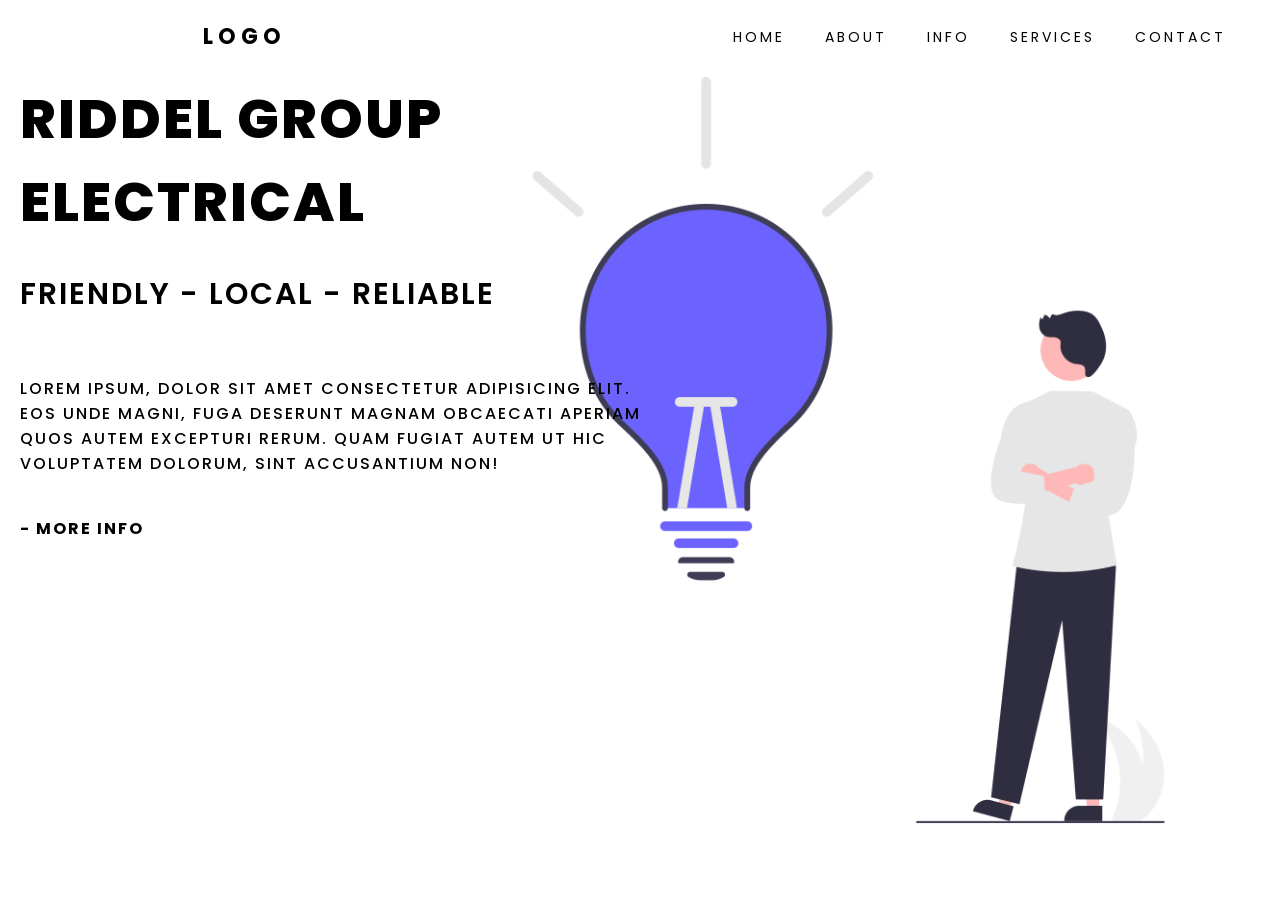
==== index.html @ 3bc73965 "7thVision Project" ====
<!DOCTYPE html>
<html lang="en">
<head>
    <meta charset="UTF-8">
    <meta http-equiv="X-UA-Compatible" content="IE=edge">
    <meta name="viewport" content="width=device-width, initial-scale=1.0">
    <link rel="stylesheet" href="style.css">
    <link rel="stylesheet" href="https://cdnjs.cloudflare.com/ajax/libs/font-awesome/6.0.0-beta3/css/all.min.css">
    <title>Riddel Group Electrical</title>
</head>
<body>
    <section>

      <nav>
        <div class="logo">
          <h4>LOGO</h4>
        </div>
        <ul class="nav-links">
          <li><a href="#">Home</a></li>
          <li><a href="#">About</a></li>
          <li><a href="#">Info</a></li>
          <li><a href="#">Services</a></li>
          <li><a href="#">Contact</a></li>
        </ul>
        <div class="burger">
          <div class="line1"></div>
          <div class="line2"></div>
          <div class="line3"></div>
        </div>
      </nav>

        <div class="content">
            <div class="info">
                <h2>Riddel Group Electrical<span> <br>Friendly - Local - Reliable </span></h2>
                <p>Lorem ipsum, dolor sit amet consectetur adipisicing elit. Eos unde magni, fuga deserunt magnam obcaecati aperiam quos autem excepturi rerum. Quam fugiat autem ut hic voluptatem dolorum, sint accusantium non!</p>
                <a href="#" class="more-info">- More Info</a>
            </div>
        </div>

    </section>
    <script src="app.js"></script>
</body>
</html>
---- style.css ----
@import url('https://fonts.googleapis.com/css2?family=Poppins:wght@600;900&display=swap');

* {
    box-sizing: border-box;
    margin: 0;
    padding: 0;
    font-family: "Poppins", sans-serif;
}

nav {
    display: flex;
    justify-content: space-around;
    align-items: center;
    min-height: 8vh;
}

.logo {
    font-size: 22px;
    letter-spacing: 5px;
}

.nav-links {
    display: flex;
    justify-content: space-around;
    width: 30%;
}

.nav-links a {
    text-decoration: none;
    text-transform: uppercase;
    letter-spacing: 3px;
    font-size: 14px;
    color: #000;
}

.nav-links li {
    list-style-type: none;
    color: #000;
}

.burger {
    display: none;
    cursor: pointer;
}

.burger div {
    width: 20px;
    height: 3px;
    background-color: #000;
    margin: 5px;
    border-radius: 10px;
}

section {
    position: relative;
    width: 100%;
    min-height: 100vh;
    display: flex;
    flex-direction: column;
    justify-content: flex-start;
    background: url(lightbulb.png) no-repeat;
    background-size: contain;
    background-position: right;
}

.content {
    max-width: 650px;
    margin: 0px 20px;
} 

.content, .info, h2 {
    color: #000;
    font-size: 55px;
    text-transform: uppercase;
    font-weight: 800;
    letter-spacing: 2px;
    margin-bottom: 50px;
}

.content, .info, span {
    font-size: 30px;
    font-weight: 600;
}

.content, .info, p {
    font-size: 16px;
    font-weight: 500;
    margin-bottom: 40px;
}

.content, .more-info {
    color: #000;
    text-decoration: none;
    text-transform: uppercase;
    font-weight: 700;
    letter-spacing: 2px;
    padding: 5px 0px;
    border-radius: 5px;
}

.more-info:hover {
    opacity: .5;
}
 
.media-icons a {
    position: relative;
    color: #111;
    font-size: 25px;
}

.media-icons, ul, li {
    padding: 0px 20px;
}

.media-icon, a:hover {
    opacity: .5;
}

@media only screen and (max-width: 768px) {
    h2 {
      font-size: 42px;
    }
    span {
        font-size: 24px;
    }
    p {
        font-size: 12px;
  }
  /* .logo {
      display: none;
  } */
  .nav-links {
      width: 60%;
    }
}

@media only screen and (max-width: 1124px) {
    body {
        overflow-x: hidden;
        /* overflow-y: hidden; */
    }
    .nav-links {
        position: absolute;
        right: 0px;
        height: 92vh;
        top: 8vh;
        display: flex;
        flex-direction: column;
        background-color: #fff;
        color: #000;
        width: 100%;
        align-items: center;
        transform: translateX(100%);
        transition: transform 0.5s ease-in;
  }
    .nav-links li {
      /* opacity: .5; */
    }
    .burger {
        display: block;
    }
}

.nav-active {
    transform: translateX(0%);
}

@keyframes navLinkFade {
    from{
        opacity: 0;
        transform: translateX(50px);
    }
    to {
        opacity: 1;
        transform: translateX(0px);
    }
}
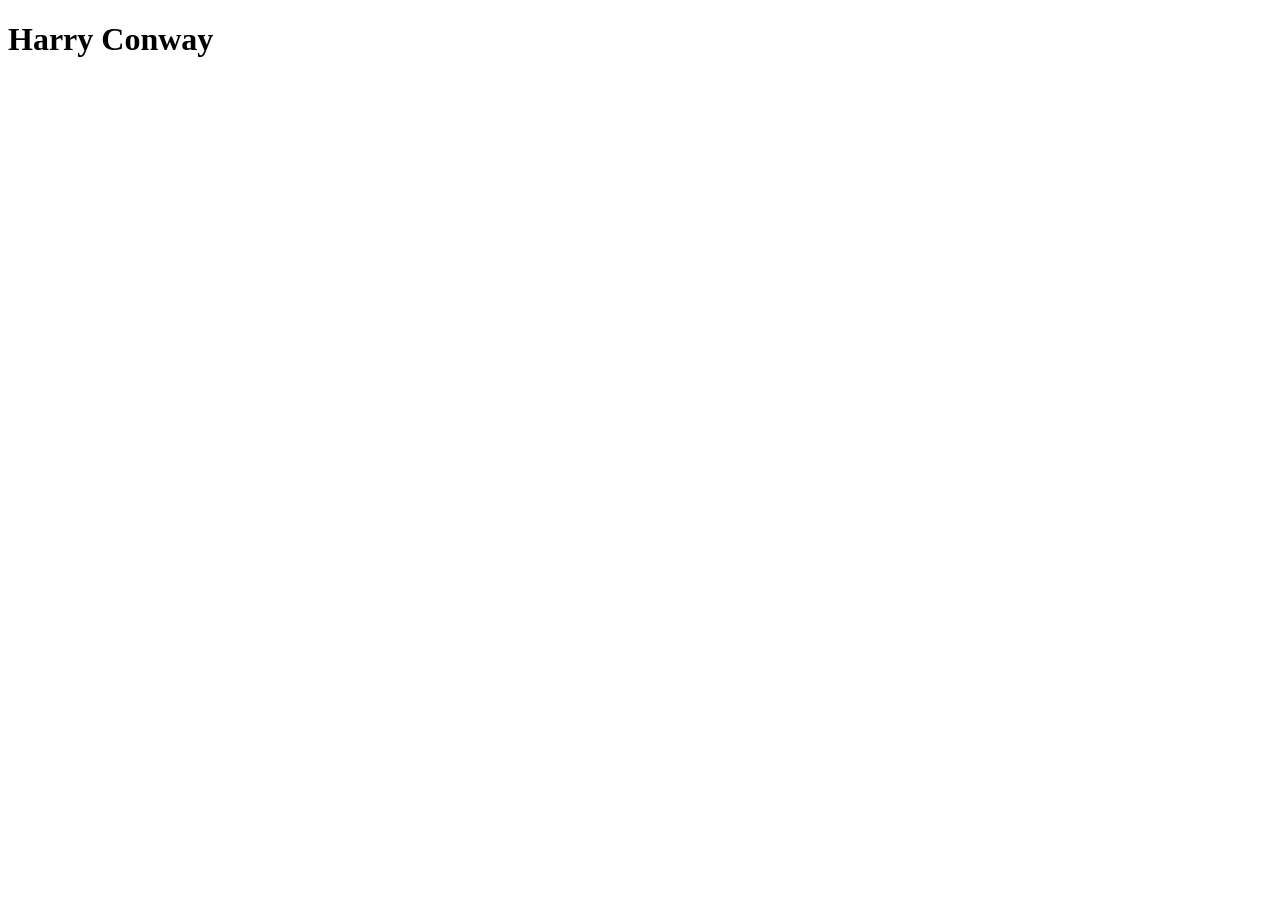
==== commit 44cdd981: "Changed h1 / deleted older content" ====
--- a/index.html
+++ b/index.html
@@ -9,35 +9,7 @@
     <title>Riddel Group Electrical</title>
 </head>
 <body>
-    <section>
-
-      <nav>
-        <div class="logo">
-          <h4>LOGO</h4>
-        </div>
-        <ul class="nav-links">
-          <li><a href="#">Home</a></li>
-          <li><a href="#">About</a></li>
-          <li><a href="#">Info</a></li>
-          <li><a href="#">Services</a></li>
-          <li><a href="#">Contact</a></li>
-        </ul>
-        <div class="burger">
-          <div class="line1"></div>
-          <div class="line2"></div>
-          <div class="line3"></div>
-        </div>
-      </nav>
-
-        <div class="content">
-            <div class="info">
-                <h2>Riddel Group Electrical<span> <br>Friendly - Local - Reliable </span></h2>
-                <p>Lorem ipsum, dolor sit amet consectetur adipisicing elit. Eos unde magni, fuga deserunt magnam obcaecati aperiam quos autem excepturi rerum. Quam fugiat autem ut hic voluptatem dolorum, sint accusantium non!</p>
-                <a href="#" class="more-info">- More Info</a>
-            </div>
-        </div>
-
-    </section>
+<h1>Harry Conway</h1>
     <script src="app.js"></script>
 </body>
 </html>
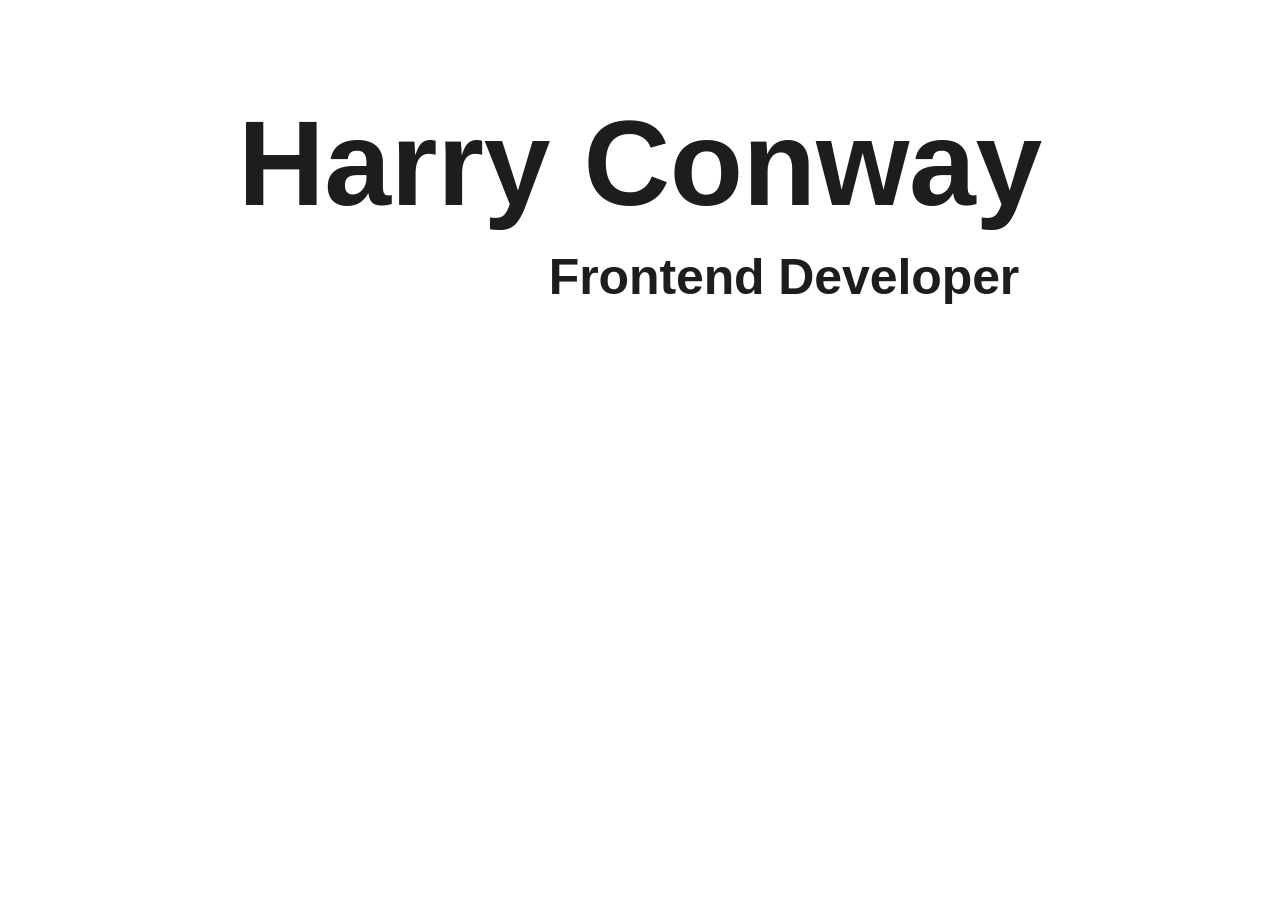
==== commit 5f641508: "Added new container using flexbox" ====
--- a/index.html
+++ b/index.html
@@ -6,10 +6,13 @@
     <meta name="viewport" content="width=device-width, initial-scale=1.0">
     <link rel="stylesheet" href="style.css">
     <link rel="stylesheet" href="https://cdnjs.cloudflare.com/ajax/libs/font-awesome/6.0.0-beta3/css/all.min.css">
-    <title>Riddel Group Electrical</title>
+    <title>Harry Conway</title>
 </head>
 <body>
-<h1>Harry Conway</h1>
+    <section class="container">
+        <h1>Harry Conway</h1>
+            <span>Frontend Developer</span>
+    </section>
     <script src="app.js"></script>
 </body>
 </html>
--- a/style.css
+++ b/style.css
@@ -0,0 +1,25 @@
+.container {
+    display: flex;
+    justify-content: center;
+    align-items: center;
+    position: relative;
+}
+h1 {
+    font-family: Helvetica Neue,Helvetica,Arial,sans-serif;
+    color: #1d1d1f;
+    font-size: 120px;
+    line-height: .9166666667;
+    font-weight: 600;
+    letter-spacing: -0.002em;
+}
+span {
+    font-family: Helvetica Neue,Helvetica,Arial,sans-serif;
+    color: #1d1d1f;
+    font-size: 50px;
+    line-height: .9166666667;
+    font-weight: 600;
+    letter-spacing: -0.002em;
+    position: absolute;
+    top: 80%;
+    right: 20%;
+}
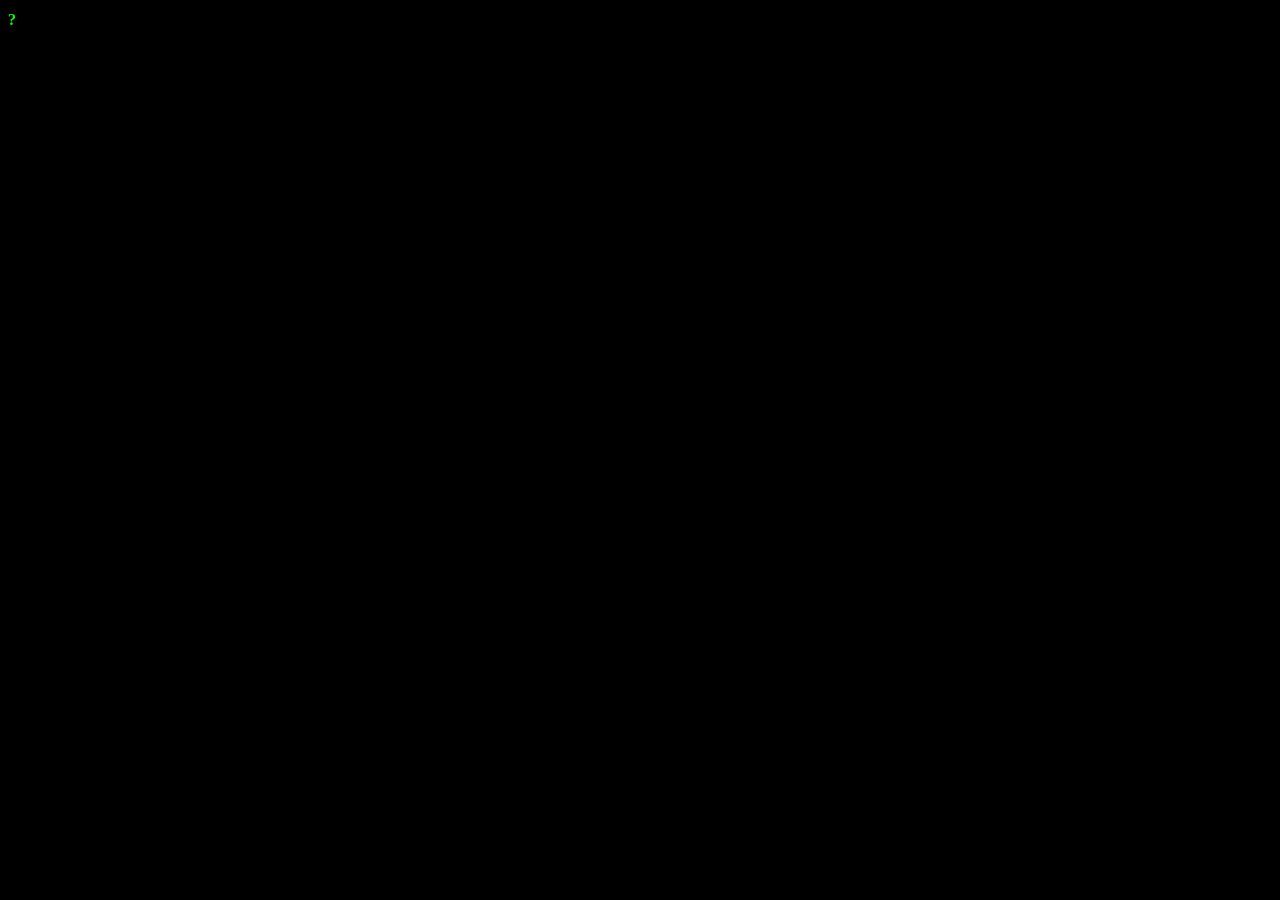
==== commit 361e3f39: "commit to the commit" ====
--- a/index.html
+++ b/index.html
@@ -9,10 +9,6 @@
     <title>Harry Conway</title>
 </head>
 <body>
-    <section class="container">
-        <h1>Harry Conway</h1>
-            <span>Frontend Developer</span>
-    </section>
-    <script src="app.js"></script>
+<h1>?</h1>
 </body>
 </html>
--- a/style.css
+++ b/style.css
@@ -1,25 +1,21 @@
-.container {
-    display: flex;
-    justify-content: center;
-    align-items: center;
-    position: relative;
+body {
+    background-color: #000;
 }
 h1 {
-    font-family: Helvetica Neue,Helvetica,Arial,sans-serif;
-    color: #1d1d1f;
-    font-size: 120px;
-    line-height: .9166666667;
-    font-weight: 600;
-    letter-spacing: -0.002em;
+    font-family: open sans;
+    font-size: 16px;
+    color: rgb(0, 255, 0);
+    animation: 2s linear infinite condemned_blink_effect;
+
 }
-span {
-    font-family: Helvetica Neue,Helvetica,Arial,sans-serif;
-    color: #1d1d1f;
-    font-size: 50px;
-    line-height: .9166666667;
-    font-weight: 600;
-    letter-spacing: -0.002em;
-    position: absolute;
-    top: 80%;
-    right: 20%;
-}+@keyframes condemned_blink_effect {
+    0% {
+      visibility: hidden;
+    }
+    50% {
+      visibility: hidden;
+    }
+    100% {
+      visibility: visible;
+    }
+  }
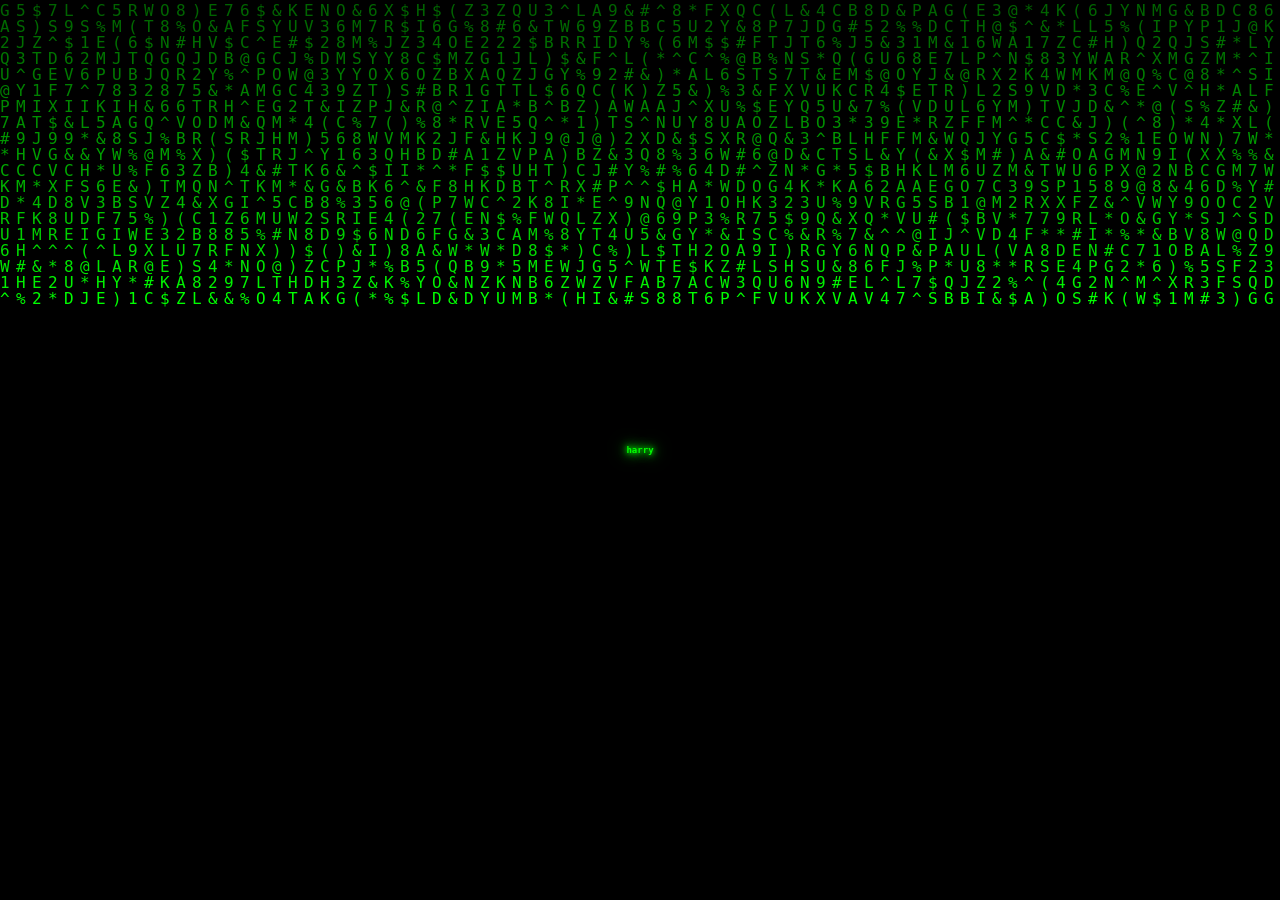
==== commit 03a474f1: "index.html" ====
--- a/index.html
+++ b/index.html
@@ -1,14 +1,105 @@
 <!DOCTYPE html>
 <html lang="en">
-<head>
-    <meta charset="UTF-8">
-    <meta http-equiv="X-UA-Compatible" content="IE=edge">
-    <meta name="viewport" content="width=device-width, initial-scale=1.0">
-    <link rel="stylesheet" href="style.css">
-    <link rel="stylesheet" href="https://cdnjs.cloudflare.com/ajax/libs/font-awesome/6.0.0-beta3/css/all.min.css">
-    <title>Harry Conway</title>
-</head>
-<body>
-<h1>?</h1>
-</body>
-</html>+  <head>
+    <meta charset="UTF-8" />
+    <meta name="viewport" content="width=device-width, initial-scale=1.0" />
+    <title>Matrix Background</title>
+    <style>
+      body {
+        margin: 0;
+        overflow: hidden;
+        background: black;
+      }
+
+      canvas {
+        display: block;
+        width: 100vw;
+        height: 100vh;
+      }
+
+      #name {
+        position: absolute;
+        top: 50%;
+        left: 50%;
+        transform: translate(-50%, -50%);
+        color: #0f0; /* Mild green color */
+        font-family: monospace;
+        font-size: 9px;
+        font-weight: bold;
+        pointer-events: none;
+        text-shadow: 0 0 5px #0f0, 0 0 10px #0f0, 0 0 15px #0f0, 0 0 20px #0f0;
+        z-index: 1;
+      }
+    </style>
+  </head>
+  <body>
+    <canvas id="matrix"></canvas>
+    <div id="name">harry</div>
+
+    <script>
+      const canvas = document.getElementById("matrix");
+      const ctx = canvas.getContext("2d");
+
+      canvas.width = window.innerWidth;
+      canvas.height = window.innerHeight;
+
+      const letters = "ABCDEFGHIJKLMNOPQRSTUVWXYZ123456789@#$%^&*()*&^%";
+      const fontSize = 16;
+      const columns = Math.floor(canvas.width / fontSize);
+      const drops = new Array(columns).fill(1);
+
+      const nameElement = document.getElementById("name");
+      const nameBounds = nameElement.getBoundingClientRect();
+
+      function drawMatrix() {
+        ctx.fillStyle = "rgba(0, 0, 0, 0.05)";
+        ctx.fillRect(0, 0, canvas.width, canvas.height);
+
+        ctx.fillStyle = "#0f0"; // Same color as name
+        ctx.font = `${fontSize}px monospace`;
+
+        for (let i = 0; i < drops.length; i++) {
+          const x = i * fontSize;
+          const y = drops[i] * fontSize;
+
+          // Blending effect around the name area
+          if (
+            x > nameBounds.left &&
+            x < nameBounds.right &&
+            y > nameBounds.top &&
+            y < nameBounds.bottom
+          ) {
+            const gradient = ctx.createLinearGradient(
+              nameBounds.left,
+              nameBounds.top,
+              nameBounds.right,
+              nameBounds.bottom
+            );
+            gradient.addColorStop(0, "rgba(0, 255, 0, 0)");
+            gradient.addColorStop(0.5, "#0f0");
+            gradient.addColorStop(1, "rgba(0, 255, 0, 0)");
+            ctx.fillStyle = gradient;
+          } else {
+            ctx.fillStyle = "#0f0";
+          }
+
+          const text = letters[Math.floor(Math.random() * letters.length)];
+          ctx.fillText(text, x, y);
+
+          if (y > canvas.height && Math.random() > 0.975) {
+            drops[i] = 0;
+          }
+
+          drops[i]++;
+        }
+      }
+
+      setInterval(drawMatrix, 50);
+
+      window.addEventListener("resize", () => {
+        canvas.width = window.innerWidth;
+        canvas.height = window.innerHeight;
+      });
+    </script>
+  </body>
+</html>
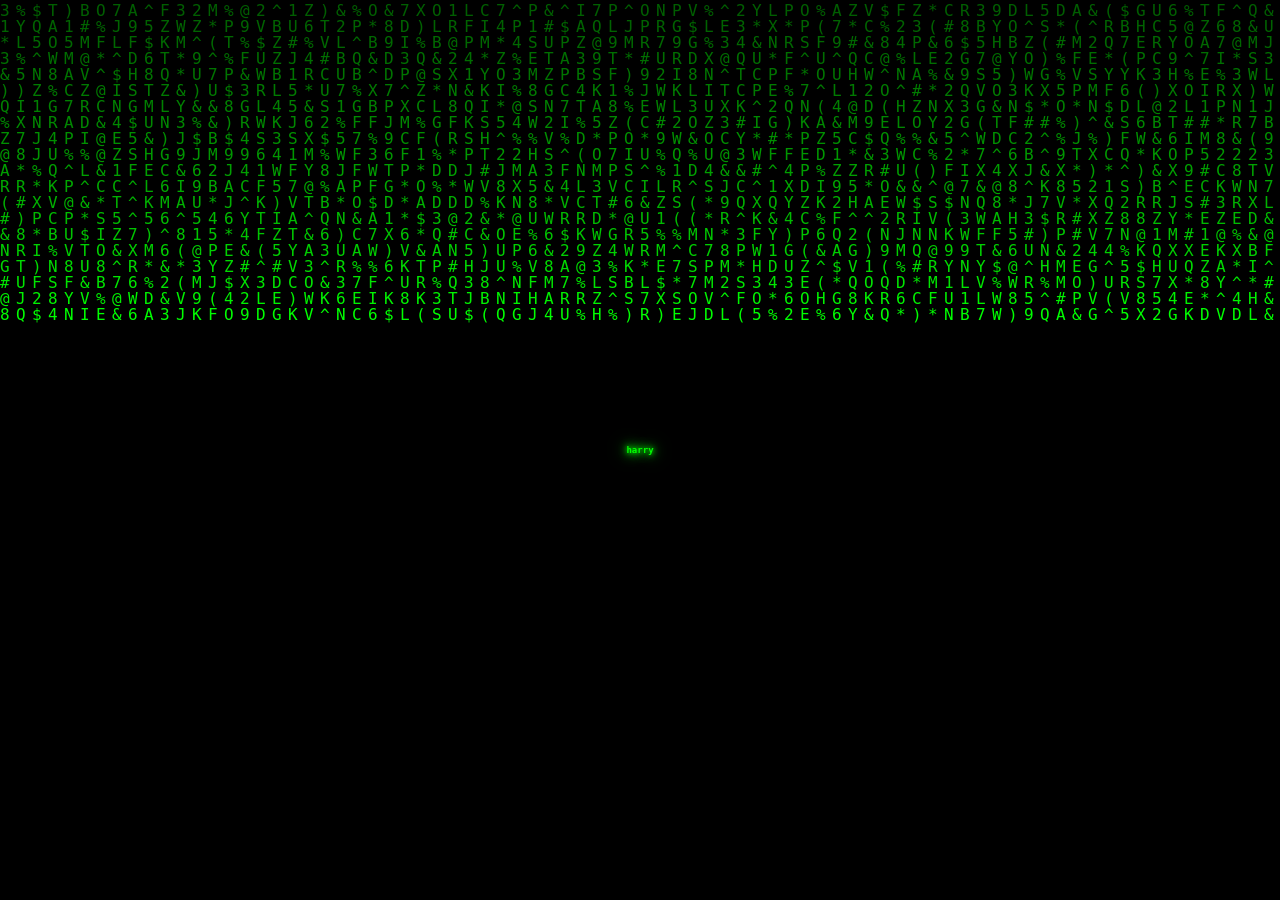
==== commit d7bad370: "index.html" ====
--- a/index.html
+++ b/index.html
@@ -3,7 +3,7 @@
   <head>
     <meta charset="UTF-8" />
     <meta name="viewport" content="width=device-width, initial-scale=1.0" />
-    <title>Matrix Background</title>
+    <title>harry</title>
     <style>
       body {
         margin: 0;
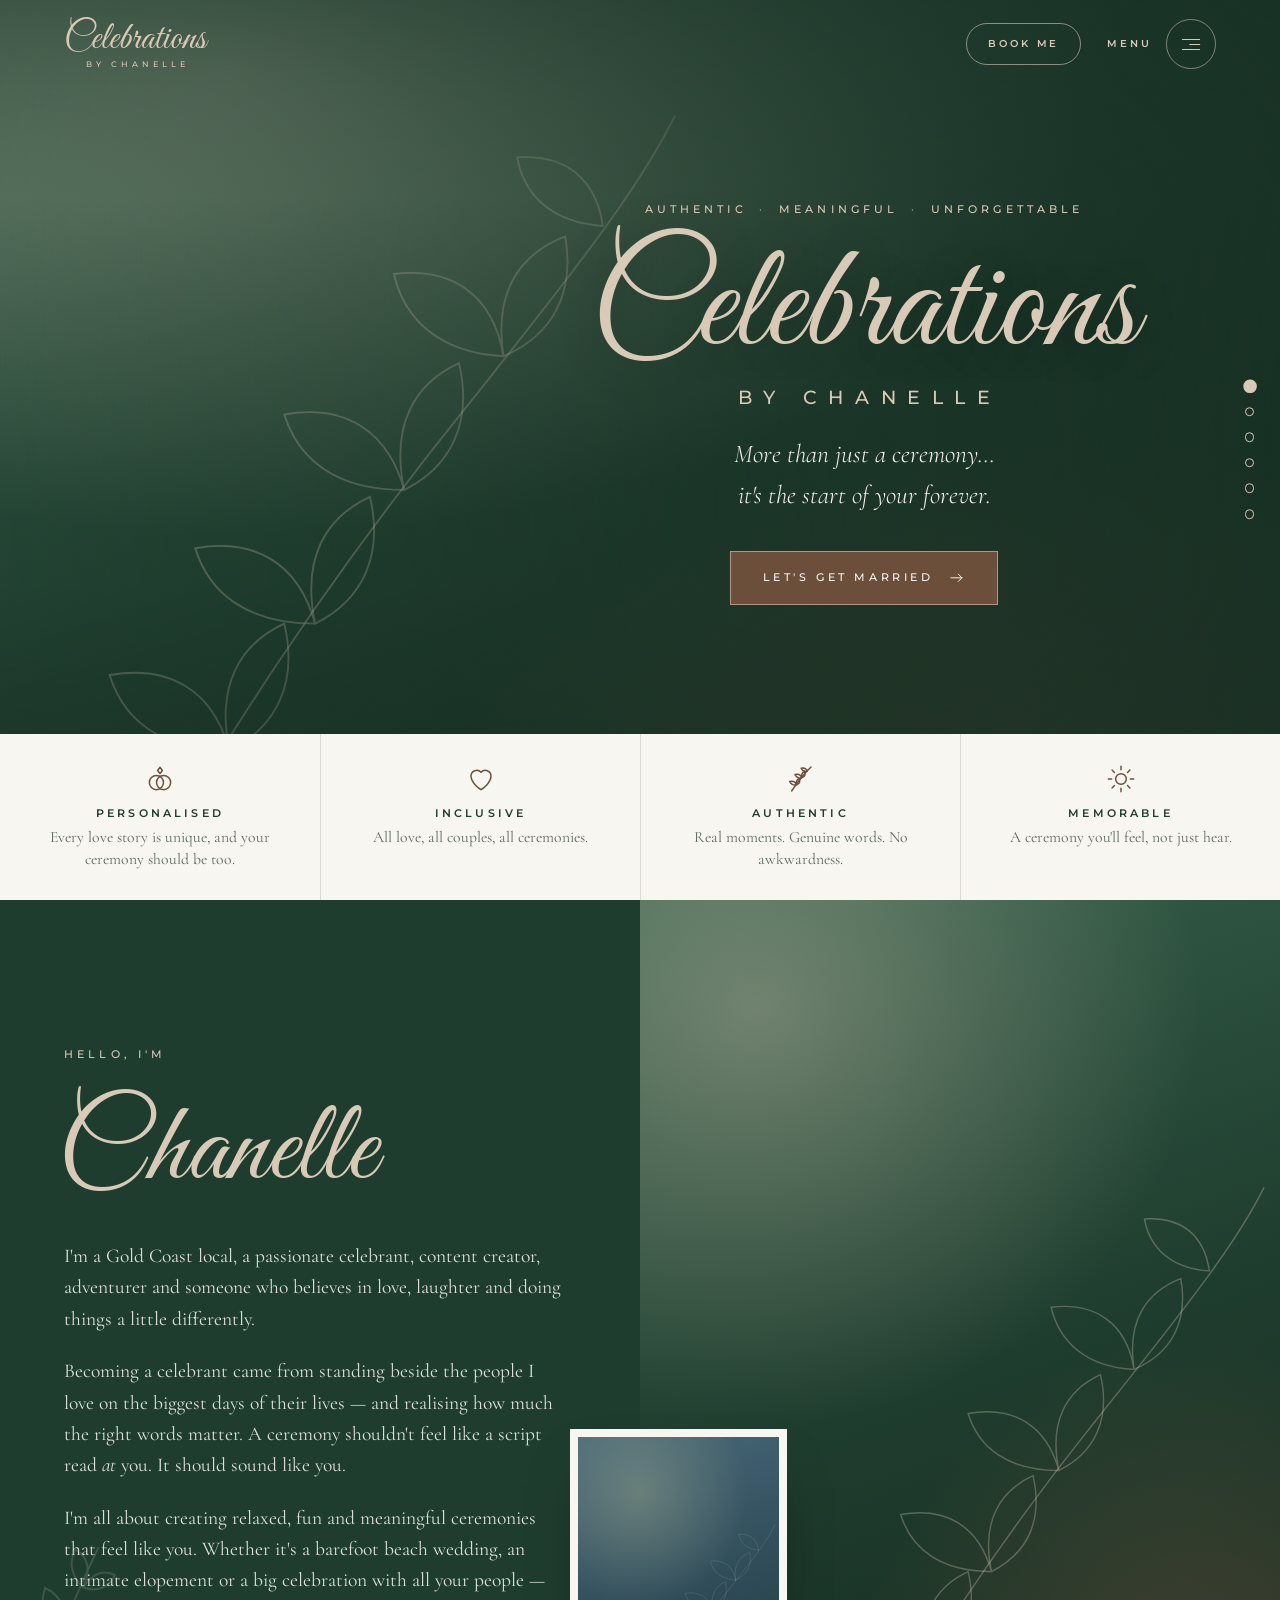
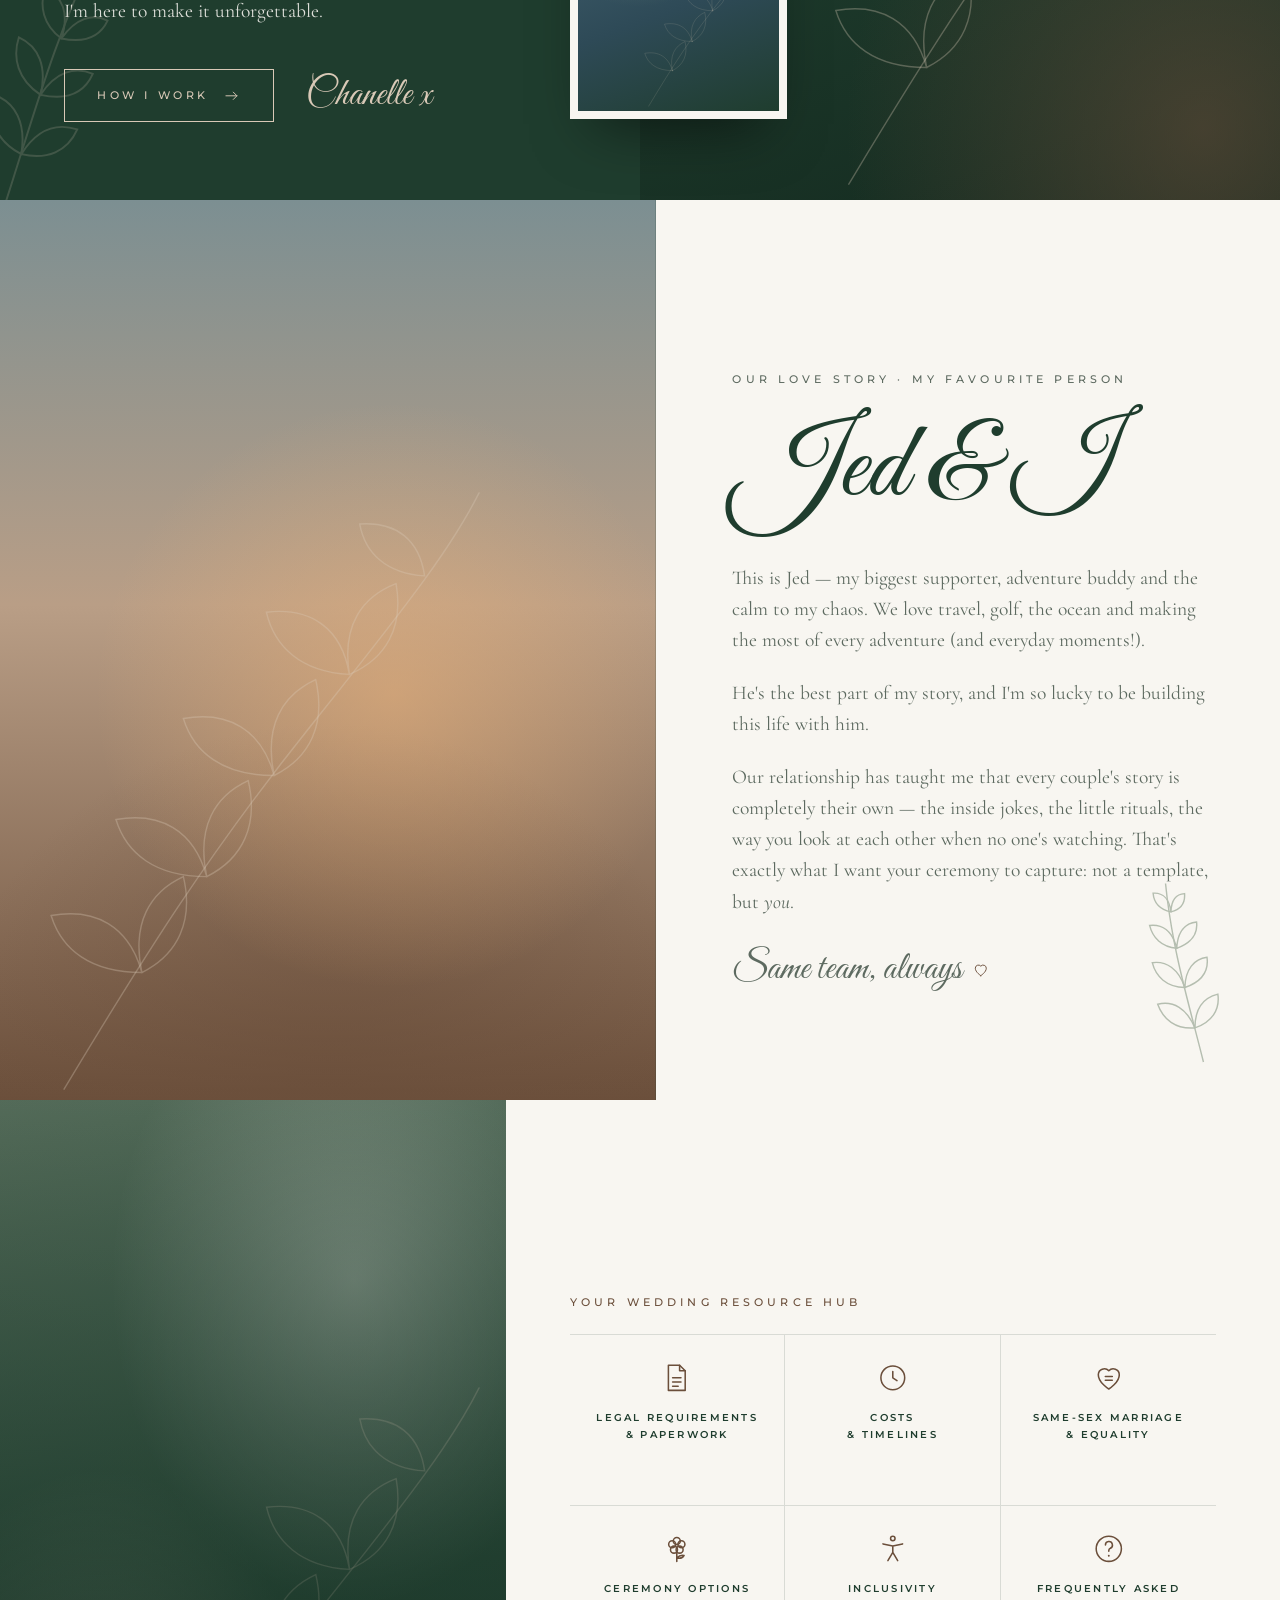
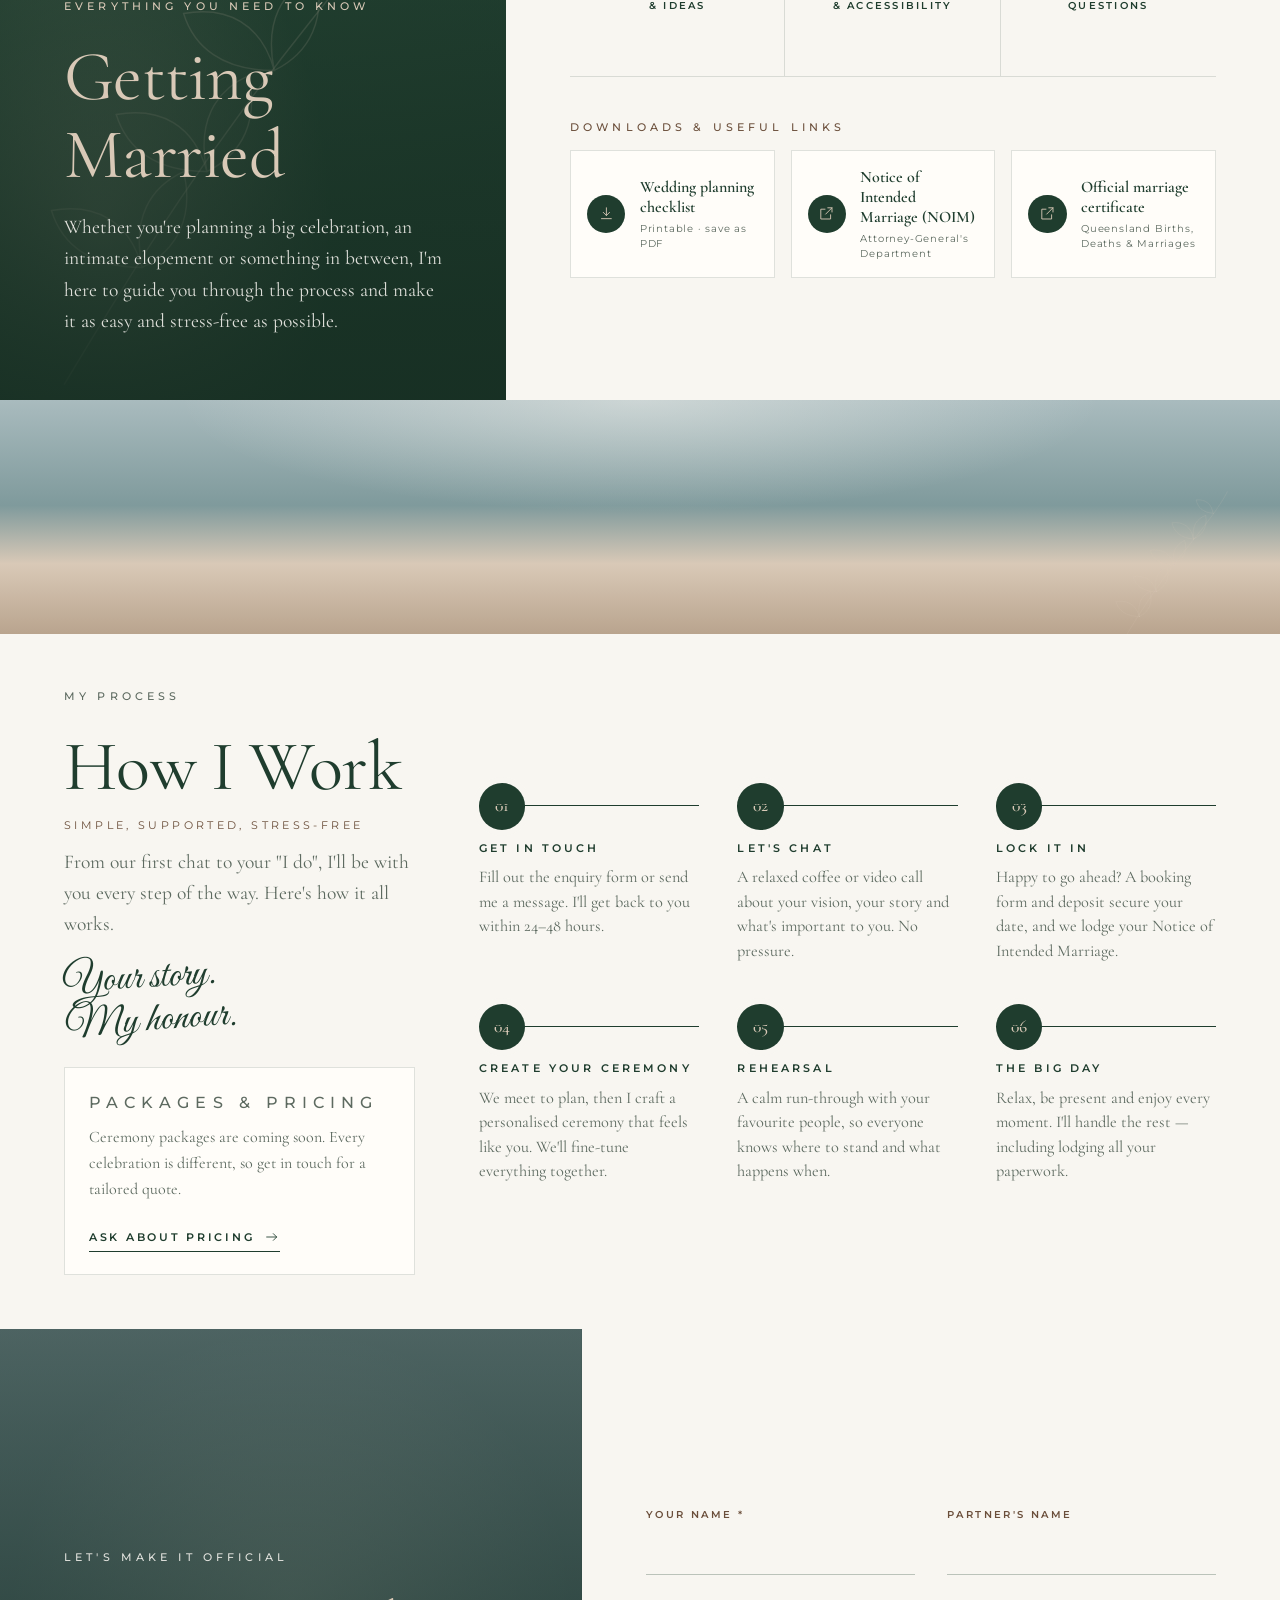
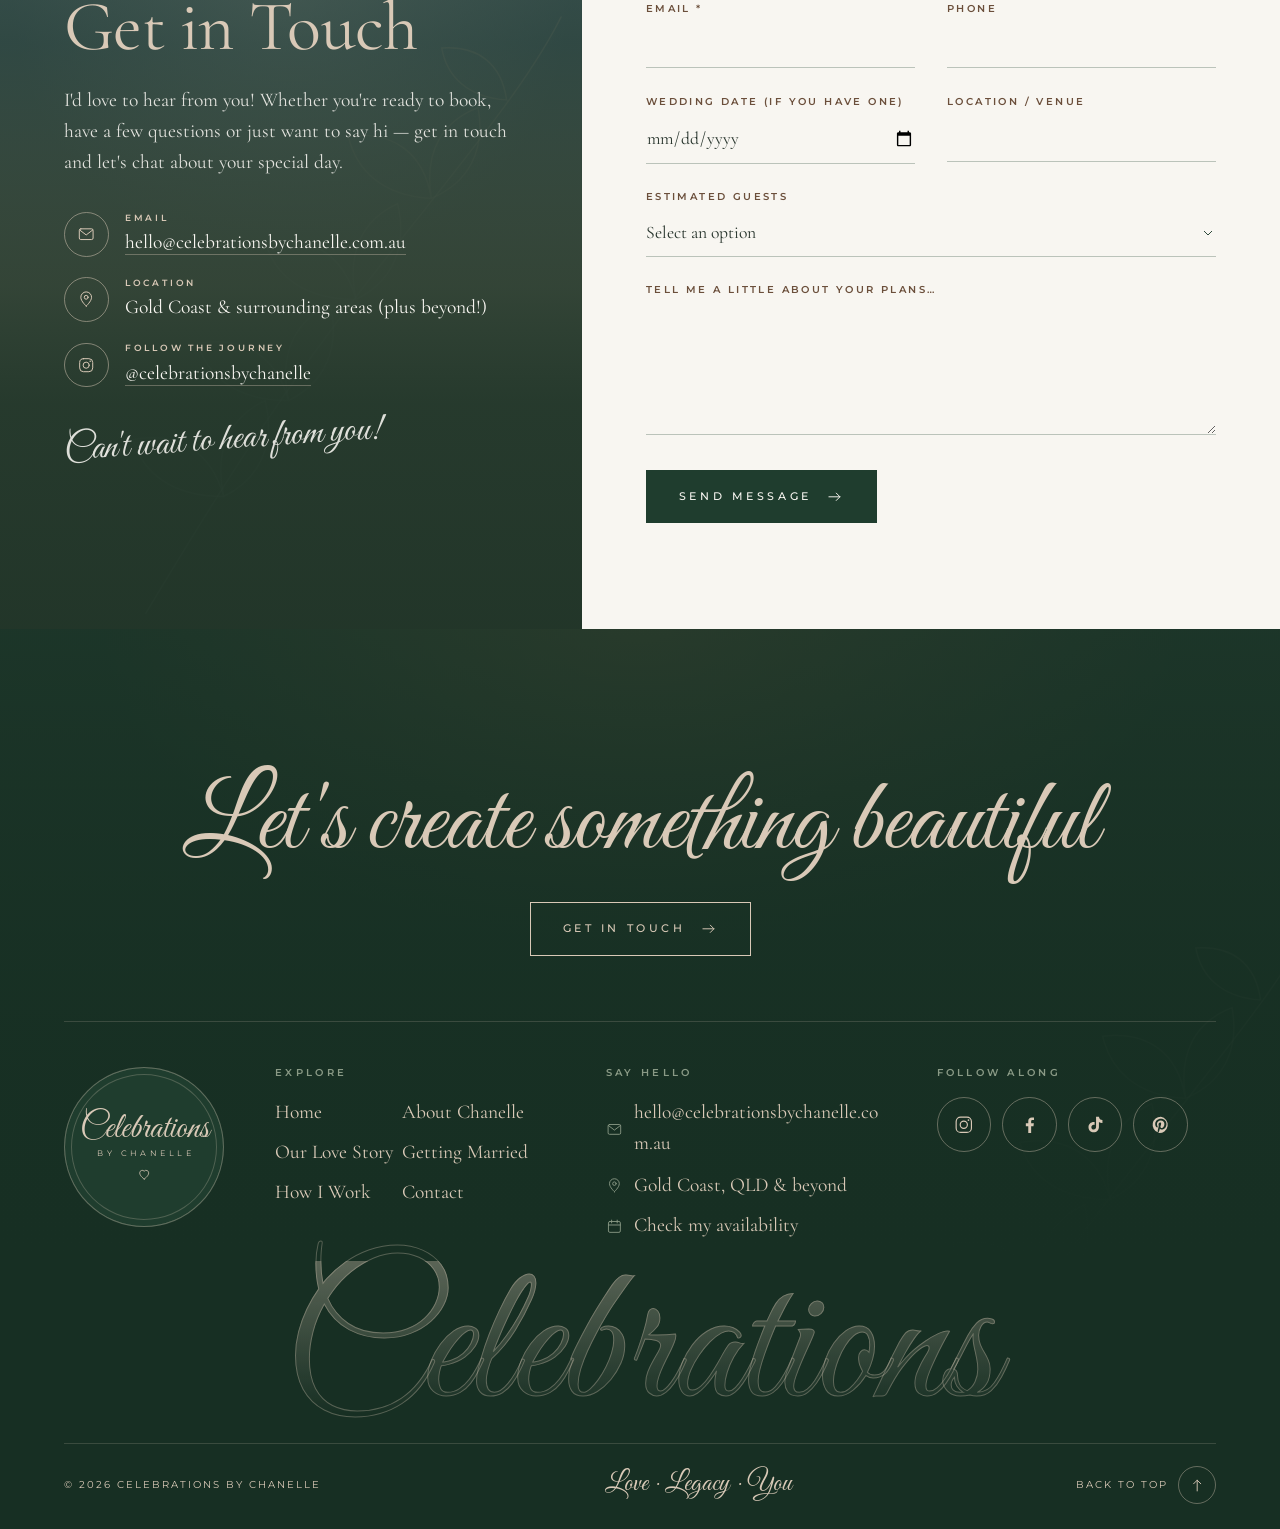
==== commit ae9546ad: "Build Celebrations by Chanelle website Single-page site with six full-viewport sections (Home, About" ====
--- a/index.html
+++ b/index.html
@@ -1,105 +1,496 @@
 <!DOCTYPE html>
-<html lang="en">
-  <head>
-    <meta charset="UTF-8" />
-    <meta name="viewport" content="width=device-width, initial-scale=1.0" />
-    <title>harry</title>
-    <style>
-      body {
-        margin: 0;
-        overflow: hidden;
-        background: black;
-      }
-
-      canvas {
-        display: block;
-        width: 100vw;
-        height: 100vh;
-      }
-
-      #name {
-        position: absolute;
-        top: 50%;
-        left: 50%;
-        transform: translate(-50%, -50%);
-        color: #0f0; /* Mild green color */
-        font-family: monospace;
-        font-size: 9px;
-        font-weight: bold;
-        pointer-events: none;
-        text-shadow: 0 0 5px #0f0, 0 0 10px #0f0, 0 0 15px #0f0, 0 0 20px #0f0;
-        z-index: 1;
-      }
-    </style>
-  </head>
-  <body>
-    <canvas id="matrix"></canvas>
-    <div id="name">harry</div>
-
-    <script>
-      const canvas = document.getElementById("matrix");
-      const ctx = canvas.getContext("2d");
-
-      canvas.width = window.innerWidth;
-      canvas.height = window.innerHeight;
-
-      const letters = "ABCDEFGHIJKLMNOPQRSTUVWXYZ123456789@#$%^&*()*&^%";
-      const fontSize = 16;
-      const columns = Math.floor(canvas.width / fontSize);
-      const drops = new Array(columns).fill(1);
-
-      const nameElement = document.getElementById("name");
-      const nameBounds = nameElement.getBoundingClientRect();
-
-      function drawMatrix() {
-        ctx.fillStyle = "rgba(0, 0, 0, 0.05)";
-        ctx.fillRect(0, 0, canvas.width, canvas.height);
-
-        ctx.fillStyle = "#0f0"; // Same color as name
-        ctx.font = `${fontSize}px monospace`;
-
-        for (let i = 0; i < drops.length; i++) {
-          const x = i * fontSize;
-          const y = drops[i] * fontSize;
-
-          // Blending effect around the name area
-          if (
-            x > nameBounds.left &&
-            x < nameBounds.right &&
-            y > nameBounds.top &&
-            y < nameBounds.bottom
-          ) {
-            const gradient = ctx.createLinearGradient(
-              nameBounds.left,
-              nameBounds.top,
-              nameBounds.right,
-              nameBounds.bottom
-            );
-            gradient.addColorStop(0, "rgba(0, 255, 0, 0)");
-            gradient.addColorStop(0.5, "#0f0");
-            gradient.addColorStop(1, "rgba(0, 255, 0, 0)");
-            ctx.fillStyle = gradient;
-          } else {
-            ctx.fillStyle = "#0f0";
-          }
-
-          const text = letters[Math.floor(Math.random() * letters.length)];
-          ctx.fillText(text, x, y);
-
-          if (y > canvas.height && Math.random() > 0.975) {
-            drops[i] = 0;
-          }
-
-          drops[i]++;
-        }
-      }
-
-      setInterval(drawMatrix, 50);
-
-      window.addEventListener("resize", () => {
-        canvas.width = window.innerWidth;
-        canvas.height = window.innerHeight;
-      });
-    </script>
-  </body>
+<html lang="en-AU">
+<head>
+  <meta charset="UTF-8">
+  <meta name="viewport" content="width=device-width, initial-scale=1, viewport-fit=cover">
+  <title>Celebrations by Chanelle | Gold Coast Marriage Celebrant</title>
+  <meta name="description" content="Celebrations by Chanelle — relaxed, romantic and meaningful wedding ceremonies on the Gold Coast and beyond. Authentic. Meaningful. Unforgettable.">
+  <meta name="theme-color" content="#1F3D2E">
+  <meta property="og:title" content="Celebrations by Chanelle">
+  <meta property="og:description" content="More than just a ceremony… it's the start of your forever. Gold Coast marriage celebrant.">
+  <meta property="og:type" content="website">
+  <link rel="icon" href="images/favicon.svg" type="image/svg+xml">
+  <link rel="preconnect" href="https://fonts.googleapis.com">
+  <link rel="preconnect" href="https://fonts.gstatic.com" crossorigin>
+  <link href="https://fonts.googleapis.com/css2?family=Cormorant+Garamond:ital,wght@0,300;0,400;0,500;0,600;1,300;1,400&family=Great+Vibes&family=Montserrat:wght@400;500;600&display=swap" rel="stylesheet">
+  <link rel="stylesheet" href="style.css">
+  <script>document.documentElement.classList.add('js');</script>
+</head>
+<body>
+
+  <!-- ============ SVG ICON SPRITE ============ -->
+  <svg class="sprite" aria-hidden="true" focusable="false">
+    <!-- Social -->
+    <symbol id="i-facebook" viewBox="0 0 24 24"><path fill="currentColor" stroke="none" d="M13.5 21v-7.5h2.6l.4-3.2h-3V8.3c0-.9.3-1.6 1.6-1.6h1.6V3.9c-.3 0-1.3-.1-2.4-.1-2.4 0-4 1.4-4 4.1v2.4H7.6v3.2h2.7V21h3.2z"/></symbol>
+    <symbol id="i-instagram" viewBox="0 0 24 24"><rect x="3.5" y="3.5" width="17" height="17" rx="5"/><circle cx="12" cy="12" r="4"/><circle cx="17.2" cy="6.8" r="1" fill="currentColor" stroke="none"/></symbol>
+    <symbol id="i-tiktok" viewBox="0 0 24 24"><path fill="currentColor" stroke="none" d="M16.6 3c.3 2.2 1.6 3.6 3.9 3.8v3.1c-1.4.1-2.6-.3-3.9-1.1v5.6c0 3.4-2.4 5.9-5.8 5.9-3.2 0-5.8-2.5-5.8-5.7 0-3.6 3.2-6.2 6.8-5.6v3.2c-.4-.1-.7-.2-1.1-.2-1.4 0-2.5 1.2-2.5 2.6 0 1.5 1.1 2.6 2.6 2.6s2.6-1.1 2.6-2.8V3h3.2z"/></symbol>
+    <symbol id="i-pinterest" viewBox="0 0 24 24"><path fill="currentColor" stroke="none" d="M12 3a9 9 0 0 0-3.3 17.4c-.1-.8-.1-1.9 0-2.7l1.1-4.6s-.3-.6-.3-1.4c0-1.3.8-2.3 1.7-2.3.8 0 1.2.6 1.2 1.3 0 .8-.5 2-.8 3.1-.2.9.5 1.7 1.4 1.7 1.7 0 3-1.8 3-4.4 0-2.3-1.6-3.9-4-3.9-2.7 0-4.3 2-4.3 4.2 0 .8.3 1.7.7 2.2.1.1.1.2.1.3l-.3 1.1c0 .2-.2.2-.4.1-1.2-.6-2-2.3-2-3.8 0-3.1 2.2-5.9 6.5-5.9 3.4 0 6 2.4 6 5.7 0 3.4-2.1 6.1-5.1 6.1-1 0-1.9-.5-2.2-1.1l-.6 2.3c-.2.9-.8 1.9-1.2 2.6A9 9 0 1 0 12 3z"/></symbol>
+    <!-- Contact -->
+    <symbol id="i-mail" viewBox="0 0 24 24"><rect x="3" y="5" width="18" height="14" rx="2"/><path d="M3.5 6.5 12 13l8.5-6.5"/></symbol>
+    <symbol id="i-phone" viewBox="0 0 24 24"><path d="M5 4h3.5l1.5 4-2 1.3a11 11 0 0 0 6.7 6.7L16 14l4 1.5V19a2 2 0 0 1-2 2A16 16 0 0 1 3 6a2 2 0 0 1 2-2z"/></symbol>
+    <symbol id="i-pin" viewBox="0 0 24 24"><path d="M12 21s-7-6.2-7-11.5a7 7 0 0 1 14 0C19 14.8 12 21 12 21z"/><circle cx="12" cy="9.5" r="2.5"/></symbol>
+    <symbol id="i-calendar" viewBox="0 0 24 24"><rect x="3.5" y="5" width="17" height="15.5" rx="2"/><path d="M3.5 10h17M8 3v4M16 3v4"/></symbol>
+    <!-- Values -->
+    <symbol id="i-rings" viewBox="0 0 24 24"><circle cx="9.3" cy="14.7" r="5.3"/><circle cx="14.7" cy="14.7" r="5.3"/><path d="M10.2 5.6 12 3.2l1.8 2.4L12 8z"/></symbol>
+    <symbol id="i-heart" viewBox="0 0 24 24"><path d="M12 20s-7.5-4.6-7.5-10.2A4.3 4.3 0 0 1 12 7a4.3 4.3 0 0 1 7.5 2.8C19.5 15.4 12 20 12 20z"/></symbol>
+    <symbol id="i-leaf" viewBox="0 0 24 24"><path d="M5 21C9 15 13 9 19.5 3"/><path d="M8.5 16.5c-2.6.3-4.2-.8-5-2.6 2.4-.6 4.3.1 5 2.6zM8.5 16.5c-.4-2.6.6-4.3 2.4-5.2.7 2.4-.1 4.3-2.4 5.2zM12.5 11.2c-2.6.3-4.2-.8-5-2.6 2.4-.6 4.3.1 5 2.6zM12.5 11.2c-.4-2.6.6-4.3 2.4-5.2.7 2.4-.1 4.3-2.4 5.2zM16.6 6.3c-2.4.2-3.8-.8-4.5-2.4 2.2-.5 3.9.2 4.5 2.4z"/></symbol>
+    <symbol id="i-sun" viewBox="0 0 24 24"><circle cx="12" cy="12" r="4"/><path d="M12 2.5V5M12 19v2.5M2.5 12H5M19 12h2.5M5.3 5.3l1.8 1.8M16.9 16.9l1.8 1.8M5.3 18.7l1.8-1.8M16.9 7.1l1.8-1.8"/></symbol>
+    <!-- Resources -->
+    <symbol id="i-doc" viewBox="0 0 24 24"><path d="M6 3h8l4 4v14H6z"/><path d="M14 3v4h4M9 12h6M9 15h6M9 18h4"/></symbol>
+    <symbol id="i-clock" viewBox="0 0 24 24"><circle cx="12" cy="12" r="8.5"/><path d="M12 7.5V12l3 2"/></symbol>
+    <symbol id="i-equality" viewBox="0 0 24 24"><path d="M12 20s-7.5-4.6-7.5-10.2A4.3 4.3 0 0 1 12 7a4.3 4.3 0 0 1 7.5 2.8C19.5 15.4 12 20 12 20z"/><path d="M9.5 11h5M9.5 13.8h5"/></symbol>
+    <symbol id="i-flower" viewBox="0 0 24 24"><circle cx="12" cy="6.4" r="2.5"/><circle cx="15.3" cy="8.8" r="2.5"/><circle cx="14" cy="12.6" r="2.5"/><circle cx="10" cy="12.6" r="2.5"/><circle cx="8.7" cy="8.8" r="2.5"/><path d="M12 15.2V21M12 18.6c1.8-2 3.6-2.3 5.2-1.9-.9 1.9-2.8 2.4-5.2 1.9z"/></symbol>
+    <symbol id="i-access" viewBox="0 0 24 24"><circle cx="12" cy="4.6" r="1.6"/><path d="M5 8.5 12 10l7-1.5M12 10v4.5l-3.5 6M12 14.5l3.5 6"/></symbol>
+    <symbol id="i-question" viewBox="0 0 24 24"><circle cx="12" cy="12" r="9"/><path d="M9.6 9.3a2.5 2.5 0 1 1 3.5 2.3c-.7.3-1.1.9-1.1 1.6v.6"/><circle cx="12" cy="16.9" r=".7" fill="currentColor" stroke="none"/></symbol>
+    <!-- UI -->
+    <symbol id="i-download" viewBox="0 0 24 24"><path d="M12 4v11M7.5 10.5 12 15l4.5-4.5M5 19.5h14"/></symbol>
+    <symbol id="i-arrow" viewBox="0 0 24 24"><path d="M4 12h15M14 7l5 5-5 5"/></symbol>
+    <symbol id="i-arrow-up" viewBox="0 0 24 24"><path d="M12 20V5M7 10l5-5 5 5"/></symbol>
+    <symbol id="i-external" viewBox="0 0 24 24"><path d="M14 4h6v6M20 4l-9 9M18 14v6H4V6h6"/></symbol>
+    <symbol id="i-close" viewBox="0 0 24 24"><path d="M6 6l12 12M18 6 6 18"/></symbol>
+    <symbol id="i-check" viewBox="0 0 24 24"><path d="M5 12.5 10 17l9-10"/></symbol>
+    <symbol id="i-sprig" viewBox="0 0 60 120"><path d="M30 118C30 80 28 45 34 4"/><path d="M30 96c-12-2-18-10-19-20 10 0 17 7 19 20zM30 96c3-12 10-17 19-17-1 10-8 16-19 17zM30 70c-11-3-16-11-16-20 9 1 15 8 16 20zM30 70c3-11 10-16 18-15-1 9-7 14-18 15zM31 45c-9-3-13-10-13-18 8 1 13 7 13 18zM31 45c3-10 9-14 16-13-1 8-7 12-16 13zM33 22c-6-3-9-8-8-14 6 1 9 6 8 14zM33 22c2-7 6-10 11-9-1 6-5 9-11 9z"/></symbol>
+  </svg>
+
+  <!-- ============ INTRO LOADER ============ -->
+  <div class="loader" aria-hidden="true">
+    <div class="loader__mark">
+      <span class="loader__script">Celebrations</span>
+      <span class="loader__sub">by Chanelle</span>
+    </div>
+  </div>
+
+  <a class="skip-link" href="#about">Skip to content</a>
+
+  <!-- ============ HEADER ============ -->
+  <header class="header" id="top">
+    <a class="brand" href="#home" aria-label="Celebrations by Chanelle, back to top">
+      <span class="brand__script">Celebrations</span>
+      <span class="brand__sub">by Chanelle</span>
+    </a>
+    <div class="header__actions">
+      <a class="pill" href="#contact">Book me</a>
+      <button class="menu-toggle" type="button" aria-controls="menu" aria-expanded="false">
+        <span class="menu-toggle__label" data-open="Menu" data-close="Close">Menu</span>
+        <span class="menu-toggle__icon" aria-hidden="true"><span></span></span>
+      </button>
+    </div>
+  </header>
+
+  <!-- ============ FULLSCREEN MENU ============ -->
+  <div class="menu" id="menu" aria-hidden="true" aria-label="Site menu" role="dialog" aria-modal="true">
+    <div class="menu__inner">
+      <nav class="menu__nav" aria-label="Main">
+        <ol class="menu__list">
+          <li style="--i:0"><a href="#home" data-media="0"><span class="menu__num">01</span><span class="menu__label" data-text="Home">Home</span><span class="menu__script">welcome</span></a></li>
+          <li style="--i:1"><a href="#about" data-media="1"><span class="menu__num">02</span><span class="menu__label" data-text="About">About</span><span class="menu__script">hello, I'm Chanelle</span></a></li>
+          <li style="--i:2"><a href="#story" data-media="2"><span class="menu__num">03</span><span class="menu__label" data-text="Love Story">Love Story</span><span class="menu__script">Jed &amp; I</span></a></li>
+          <li style="--i:3"><a href="#resources" data-media="3"><span class="menu__num">04</span><span class="menu__label" data-text="Getting Married">Getting Married</span><span class="menu__script">the essentials</span></a></li>
+          <li style="--i:4"><a href="#process" data-media="4"><span class="menu__num">05</span><span class="menu__label" data-text="How I Work">How I Work</span><span class="menu__script">step by step</span></a></li>
+          <li style="--i:5"><a href="#contact" data-media="5"><span class="menu__num">06</span><span class="menu__label" data-text="Contact">Contact</span><span class="menu__script">say hi</span></a></li>
+        </ol>
+      </nav>
+      <aside class="menu__aside">
+        <div class="menu__media" aria-hidden="true">
+          <div class="menu__img ph is-active" data-index="0" style="--img:url(images/hero.jpg)"></div>
+          <div class="menu__img ph" data-index="1" style="--img:url(images/about-brown.jpg)"></div>
+          <div class="menu__img ph" data-index="2" style="--img:url(images/chanelle-jed.jpg)"></div>
+          <div class="menu__img ph" data-index="3" style="--img:url(images/resources.jpg)"></div>
+          <div class="menu__img ph" data-index="4" style="--img:url(images/process.jpg)"></div>
+          <div class="menu__img ph" data-index="5" style="--img:url(images/contact.jpg)"></div>
+        </div>
+        <p class="menu__tag">Love · Legacy · You</p>
+        <div class="menu__meta">
+          <a class="menu__email" href="mailto:hello@celebrationsbychanelle.com.au" data-email>hello@celebrationsbychanelle.com.au</a>
+          <p>Gold Coast &amp; beyond</p>
+        </div>
+        <ul class="socials">
+          <li><a href="https://www.instagram.com/celebrationsbychanelle" data-social="instagram" target="_blank" rel="noopener"><svg class="icon"><use href="#i-instagram"/></svg><span class="sr-only">Instagram</span></a></li>
+          <li><a href="https://www.facebook.com/celebrationsbychanelle" data-social="facebook" target="_blank" rel="noopener"><svg class="icon"><use href="#i-facebook"/></svg><span class="sr-only">Facebook</span></a></li>
+          <li><a href="https://www.tiktok.com/@celebrationsbychanelle" data-social="tiktok" target="_blank" rel="noopener"><svg class="icon"><use href="#i-tiktok"/></svg><span class="sr-only">TikTok</span></a></li>
+          <li><a href="https://www.pinterest.com.au/celebrationsbychanelle" data-social="pinterest" target="_blank" rel="noopener"><svg class="icon"><use href="#i-pinterest"/></svg><span class="sr-only">Pinterest</span></a></li>
+        </ul>
+      </aside>
+    </div>
+  </div>
+
+  <!-- ============ SIDE DOTS ============ -->
+  <nav class="dots" aria-label="Section navigation">
+    <a href="#home" data-label="Home"><span class="sr-only">Home</span></a>
+    <a href="#about" data-label="About"><span class="sr-only">About</span></a>
+    <a href="#story" data-label="Love Story"><span class="sr-only">Love Story</span></a>
+    <a href="#resources" data-label="Getting Married"><span class="sr-only">Getting Married</span></a>
+    <a href="#process" data-label="How I Work"><span class="sr-only">How I Work</span></a>
+    <a href="#contact" data-label="Contact"><span class="sr-only">Contact</span></a>
+  </nav>
+
+  <main>
+
+    <!-- ============ 01 HOME ============ -->
+    <section class="section hero" id="home" data-tone="dark" aria-label="Welcome">
+      <div class="hero__bg" aria-hidden="true">
+        <div class="ph" style="--img:url(images/hero.jpg)"></div>
+      </div>
+      <div class="hero__veil" aria-hidden="true"></div>
+
+      <div class="hero__content">
+        <p class="eyebrow" data-reveal>Authentic <span>·</span> Meaningful <span>·</span> Unforgettable</p>
+        <h1 class="hero__title" data-reveal>
+          <span class="script">Celebrations</span>
+          <span class="hero__by">by Chanelle</span>
+        </h1>
+        <p class="hero__lede" data-reveal>More than just a ceremony…<br>it's the start of your forever.</p>
+        <a class="btn btn--brown" href="#contact" data-reveal>Let's get married <svg class="icon"><use href="#i-arrow"/></svg></a>
+      </div>
+
+      <ul class="values">
+        <li data-reveal><svg class="icon"><use href="#i-rings"/></svg><h2>Personalised</h2><p>Every love story is unique, and your ceremony should be too.</p></li>
+        <li data-reveal><svg class="icon"><use href="#i-heart"/></svg><h2>Inclusive</h2><p>All love, all couples, all ceremonies.</p></li>
+        <li data-reveal><svg class="icon"><use href="#i-leaf"/></svg><h2>Authentic</h2><p>Real moments. Genuine words. No awkwardness.</p></li>
+        <li data-reveal><svg class="icon"><use href="#i-sun"/></svg><h2>Memorable</h2><p>A ceremony you'll feel, not just hear.</p></li>
+      </ul>
+    </section>
+
+    <!-- ============ 02 ABOUT ============ -->
+    <section class="section about" id="about" data-tone="dark" aria-labelledby="about-title">
+      <div class="about__panel">
+        <svg class="about__sprig" aria-hidden="true"><use href="#i-sprig"/></svg>
+        <p class="kicker" data-reveal>Hello, I'm</p>
+        <h2 class="about__title script" id="about-title" data-reveal>Chanelle</h2>
+        <p data-reveal>I'm a Gold Coast local, a passionate celebrant, content creator, adventurer and someone who believes in love, laughter and doing things a little differently.</p>
+        <p data-reveal>Becoming a celebrant came from standing beside the people I love on the biggest days of their lives — and realising how much the right words matter. A ceremony shouldn't feel like a script read <em>at</em> you. It should sound like you.</p>
+        <p data-reveal>I'm all about creating relaxed, fun and meaningful ceremonies that feel like you. Whether it's a barefoot beach wedding, an intimate elopement or a big celebration with all your people — I'm here to make it unforgettable.</p>
+        <div class="about__foot" data-reveal>
+          <a class="btn btn--ghost" href="#process">How I work <svg class="icon"><use href="#i-arrow"/></svg></a>
+          <span class="signature">Chanelle x</span>
+        </div>
+      </div>
+      <div class="about__media">
+        <div class="about__photo ph" style="--img:url(images/about-brown.jpg)" role="img" aria-label="Chanelle smiling by the ocean"></div>
+        <div class="about__photo--small ph" style="--img:url(images/about-blue.jpg)" role="img" aria-label="Portrait of Chanelle in a blue dress" data-reveal></div>
+      </div>
+    </section>
+
+    <!-- ============ 03 OUR LOVE STORY ============ -->
+    <section class="section story" id="story" data-tone="light" aria-labelledby="story-title">
+      <div class="story__media ph" style="--img:url(images/chanelle-jed.jpg)" role="img" aria-label="Chanelle and Jed at sunset on the beach"></div>
+      <div class="story__text">
+        <svg class="story__sprig" aria-hidden="true"><use href="#i-sprig"/></svg>
+        <p class="eyebrow eyebrow--dark" data-reveal>Our love story · My favourite person</p>
+        <h2 class="story__title script" id="story-title" data-reveal>Jed &amp; I</h2>
+        <p data-reveal>This is Jed — my biggest supporter, adventure buddy and the calm to my chaos. We love travel, golf, the ocean and making the most of every adventure (and everyday moments!).</p>
+        <p data-reveal>He's the best part of my story, and I'm so lucky to be building this life with him.</p>
+        <p data-reveal>Our relationship has taught me that every couple's story is completely their own — the inside jokes, the little rituals, the way you look at each other when no one's watching. That's exactly what I want your ceremony to capture: not a template, but <em>you</em>.</p>
+        <p class="signature signature--green" data-reveal>Same team, always <svg class="icon"><use href="#i-heart"/></svg></p>
+      </div>
+    </section>
+
+    <!-- ============ 04 GETTING MARRIED / RESOURCES ============ -->
+    <section class="section resources" id="resources" data-tone="light" aria-labelledby="resources-title">
+      <div class="resources__intro">
+        <div class="ph resources__bg" style="--img:url(images/resources.jpg)" aria-hidden="true"></div>
+        <div class="resources__veil" aria-hidden="true"></div>
+        <div class="resources__intro-text">
+          <p class="eyebrow" data-reveal>Everything you need to know</p>
+          <h2 class="display" id="resources-title" data-reveal>Getting Married</h2>
+          <p data-reveal>Whether you're planning a big celebration, an intimate elopement or something in between, I'm here to guide you through the process and make it as easy and stress-free as possible.</p>
+        </div>
+      </div>
+
+      <div class="resources__hub">
+        <p class="eyebrow eyebrow--dark" data-reveal>Your wedding resource hub</p>
+        <div class="tiles">
+          <button class="tile" type="button" data-drawer="drawer-legal" data-reveal><svg class="icon"><use href="#i-doc"/></svg><span>Legal requirements<br>&amp; paperwork</span><em>Read more</em></button>
+          <button class="tile" type="button" data-drawer="drawer-timeline" data-reveal><svg class="icon"><use href="#i-clock"/></svg><span>Costs<br>&amp; timelines</span><em>Read more</em></button>
+          <button class="tile" type="button" data-drawer="drawer-equality" data-reveal><svg class="icon"><use href="#i-equality"/></svg><span>Same-sex marriage<br>&amp; equality</span><em>Read more</em></button>
+          <button class="tile" type="button" data-drawer="drawer-ideas" data-reveal><svg class="icon"><use href="#i-flower"/></svg><span>Ceremony options<br>&amp; ideas</span><em>Read more</em></button>
+          <button class="tile" type="button" data-drawer="drawer-access" data-reveal><svg class="icon"><use href="#i-access"/></svg><span>Inclusivity<br>&amp; accessibility</span><em>Read more</em></button>
+          <button class="tile" type="button" data-drawer="drawer-faq" data-reveal><svg class="icon"><use href="#i-question"/></svg><span>Frequently asked<br>questions</span><em>Read more</em></button>
+        </div>
+
+        <div class="downloads" data-reveal>
+          <h3 class="eyebrow eyebrow--dark">Downloads &amp; useful links</h3>
+          <ul>
+            <li><a href="resources/planning-checklist.html" target="_blank" rel="noopener"><span class="downloads__icon"><svg class="icon"><use href="#i-download"/></svg></span><span><strong>Wedding planning checklist</strong><small>Printable · save as PDF</small></span></a></li>
+            <li><a href="https://www.ag.gov.au/families-and-marriage/marriage" target="_blank" rel="noopener"><span class="downloads__icon"><svg class="icon"><use href="#i-external"/></svg></span><span><strong>Notice of Intended Marriage (NOIM)</strong><small>Attorney-General's Department</small></span></a></li>
+            <li><a href="https://www.qld.gov.au/law/births-deaths-marriages-and-divorces" target="_blank" rel="noopener"><span class="downloads__icon"><svg class="icon"><use href="#i-external"/></svg></span><span><strong>Official marriage certificate</strong><small>Queensland Births, Deaths &amp; Marriages</small></span></a></li>
+          </ul>
+        </div>
+      </div>
+    </section>
+
+    <!-- ============ 05 HOW I WORK ============ -->
+    <section class="section process" id="process" data-tone="light" aria-labelledby="process-title">
+      <div class="process__banner ph" style="--img:url(images/process.jpg)" role="img" aria-label="Beach wedding arbour overlooking the ocean"></div>
+      <div class="process__body">
+        <div class="process__intro">
+          <p class="eyebrow eyebrow--dark" data-reveal>My process</p>
+          <h2 class="display display--green" id="process-title" data-reveal>How I Work</h2>
+          <p class="process__sub" data-reveal>Simple, supported, stress-free</p>
+          <p data-reveal>From our first chat to your "I do", I'll be with you every step of the way. Here's how it all works.</p>
+          <p class="process__script script" data-reveal>Your story.<br>My honour.</p>
+          <div class="package-card" data-reveal>
+            <p class="eyebrow eyebrow--dark">Packages &amp; pricing</p>
+            <p>Ceremony packages are coming soon. Every celebration is different, so get in touch for a tailored quote.</p>
+            <a class="text-link" href="#contact">Ask about pricing <svg class="icon"><use href="#i-arrow"/></svg></a>
+          </div>
+        </div>
+        <ol class="timeline">
+          <li data-reveal><span class="timeline__num">01</span><h3>Get in touch</h3><p>Fill out the enquiry form or send me a message. I'll get back to you within 24–48 hours.</p></li>
+          <li data-reveal><span class="timeline__num">02</span><h3>Let's chat</h3><p>A relaxed coffee or video call about your vision, your story and what's important to you. No pressure.</p></li>
+          <li data-reveal><span class="timeline__num">03</span><h3>Lock it in</h3><p>Happy to go ahead? A booking form and deposit secure your date, and we lodge your Notice of Intended Marriage.</p></li>
+          <li data-reveal><span class="timeline__num">04</span><h3>Create your ceremony</h3><p>We meet to plan, then I craft a personalised ceremony that feels like you. We'll fine-tune everything together.</p></li>
+          <li data-reveal><span class="timeline__num">05</span><h3>Rehearsal</h3><p>A calm run-through with your favourite people, so everyone knows where to stand and what happens when.</p></li>
+          <li data-reveal><span class="timeline__num">06</span><h3>The big day</h3><p>Relax, be present and enjoy every moment. I'll handle the rest — including lodging all your paperwork.</p></li>
+        </ol>
+      </div>
+    </section>
+
+    <!-- ============ 06 CONTACT ============ -->
+    <section class="section contact" id="contact" data-tone="light" aria-labelledby="contact-title">
+      <div class="contact__aside">
+        <div class="ph contact__bg" style="--img:url(images/contact.jpg)" aria-hidden="true"></div>
+        <div class="contact__veil" aria-hidden="true"></div>
+        <div class="contact__aside-inner">
+          <p class="eyebrow" data-reveal>Let's make it official</p>
+          <h2 class="display" id="contact-title" data-reveal>Get in Touch</h2>
+          <p data-reveal>I'd love to hear from you! Whether you're ready to book, have a few questions or just want to say hi — get in touch and let's chat about your special day.</p>
+          <ul class="contact__details" data-reveal>
+            <li><span class="contact__icon"><svg class="icon"><use href="#i-mail"/></svg></span><span><small>Email</small><a href="mailto:hello@celebrationsbychanelle.com.au" data-email>hello@celebrationsbychanelle.com.au</a></span></li>
+            <li><span class="contact__icon"><svg class="icon"><use href="#i-pin"/></svg></span><span><small>Location</small>Gold Coast &amp; surrounding areas (plus beyond!)</span></li>
+            <li><span class="contact__icon"><svg class="icon"><use href="#i-instagram"/></svg></span><span><small>Follow the journey</small><a href="https://www.instagram.com/celebrationsbychanelle" data-social="instagram" target="_blank" rel="noopener">@celebrationsbychanelle</a></span></li>
+          </ul>
+          <p class="contact__script script" data-reveal>Can't wait to hear from you!</p>
+        </div>
+      </div>
+
+      <div class="contact__form-wrap">
+        <form class="form" id="enquiry-form" data-reveal>
+          <div class="form__grid">
+            <label class="field"><span>Your name *</span><input type="text" name="name" autocomplete="name" required></label>
+            <label class="field"><span>Partner's name</span><input type="text" name="partner" autocomplete="off"></label>
+            <label class="field"><span>Email *</span><input type="email" name="email" autocomplete="email" required></label>
+            <label class="field"><span>Phone</span><input type="tel" name="phone" autocomplete="tel"></label>
+            <label class="field"><span>Wedding date (if you have one)</span><input type="date" name="date"></label>
+            <label class="field"><span>Location / venue</span><input type="text" name="location"></label>
+            <label class="field field--full"><span>Estimated guests</span>
+              <select name="guests">
+                <option value="">Select an option</option>
+                <option>Just us (elopement)</option>
+                <option>Under 30</option>
+                <option>30 – 80</option>
+                <option>80 – 150</option>
+                <option>150+</option>
+              </select>
+            </label>
+            <label class="field field--full"><span>Tell me a little about your plans…</span><textarea name="message" rows="4"></textarea></label>
+            <label class="sr-only" aria-hidden="true">Leave blank<input type="text" name="_gotcha" tabindex="-1" autocomplete="off"></label>
+          </div>
+          <div class="form__actions">
+            <button class="btn btn--green" type="submit">Send message <svg class="icon"><use href="#i-arrow"/></svg></button>
+            <p class="form__status" role="status" aria-live="polite"></p>
+          </div>
+          <div class="form__thanks" aria-hidden="true">
+            <p class="script">Thank you!</p>
+            <p class="form__thanks-msg">I'll be in touch within 24–48 hours.</p>
+            <button class="text-link" type="button" data-form-reset>Send another message</button>
+          </div>
+        </form>
+      </div>
+    </section>
+
+  </main>
+
+  <!-- ============ FOOTER ============ -->
+  <footer class="section footer" id="footer" data-tone="dark">
+    <div class="footer__bg ph" style="--img:url(images/footer.jpg)" aria-hidden="true"></div>
+    <div class="footer__veil" aria-hidden="true"></div>
+
+    <div class="footer__cta">
+      <p class="footer__script script" data-reveal>Let's create something beautiful</p>
+      <a class="btn btn--ghost" href="#contact" data-reveal>Get in touch <svg class="icon"><use href="#i-arrow"/></svg></a>
+    </div>
+
+    <div class="footer__grid" data-reveal>
+      <div class="badge" aria-hidden="true">
+        <span class="badge__script">Celebrations</span>
+        <span class="badge__sub">by Chanelle</span>
+        <svg class="icon badge__heart"><use href="#i-heart"/></svg>
+      </div>
+      <nav class="footer__col" aria-label="Footer">
+        <h2>Explore</h2>
+        <ul>
+          <li><a href="#home">Home</a></li>
+          <li><a href="#about">About Chanelle</a></li>
+          <li><a href="#story">Our Love Story</a></li>
+          <li><a href="#resources">Getting Married</a></li>
+          <li><a href="#process">How I Work</a></li>
+          <li><a href="#contact">Contact</a></li>
+        </ul>
+      </nav>
+      <div class="footer__col">
+        <h2>Say hello</h2>
+        <ul class="footer__contact">
+          <li><svg class="icon"><use href="#i-mail"/></svg><a href="mailto:hello@celebrationsbychanelle.com.au" data-email>hello@celebrationsbychanelle.com.au</a></li>
+          <li><svg class="icon"><use href="#i-pin"/></svg><span>Gold Coast, QLD &amp; beyond</span></li>
+          <li><svg class="icon"><use href="#i-calendar"/></svg><a href="#contact">Check my availability</a></li>
+        </ul>
+      </div>
+      <div class="footer__col">
+        <h2>Follow along</h2>
+        <ul class="socials socials--lg">
+          <li><a href="https://www.instagram.com/celebrationsbychanelle" data-social="instagram" target="_blank" rel="noopener"><svg class="icon"><use href="#i-instagram"/></svg><span class="sr-only">Instagram</span></a></li>
+          <li><a href="https://www.facebook.com/celebrationsbychanelle" data-social="facebook" target="_blank" rel="noopener"><svg class="icon"><use href="#i-facebook"/></svg><span class="sr-only">Facebook</span></a></li>
+          <li><a href="https://www.tiktok.com/@celebrationsbychanelle" data-social="tiktok" target="_blank" rel="noopener"><svg class="icon"><use href="#i-tiktok"/></svg><span class="sr-only">TikTok</span></a></li>
+          <li><a href="https://www.pinterest.com.au/celebrationsbychanelle" data-social="pinterest" target="_blank" rel="noopener"><svg class="icon"><use href="#i-pinterest"/></svg><span class="sr-only">Pinterest</span></a></li>
+        </ul>
+      </div>
+    </div>
+
+    <p class="footer__mark" aria-hidden="true">Celebrations</p>
+
+    <div class="footer__bar">
+      <p>&copy; <span data-year>2026</span> Celebrations by Chanelle</p>
+      <p class="footer__tag script">Love · Legacy · You</p>
+      <a class="to-top" href="#home">Back to top <svg class="icon"><use href="#i-arrow-up"/></svg></a>
+    </div>
+  </footer>
+
+  <!-- ============ RESOURCE DRAWERS ============ -->
+  <dialog class="drawer" id="drawer-legal" aria-labelledby="drawer-legal-title">
+    <div class="drawer__inner">
+      <header class="drawer__head">
+        <div><p class="eyebrow eyebrow--dark">Getting married in Australia</p><h2 id="drawer-legal-title">Legal requirements &amp; paperwork</h2></div>
+        <button class="drawer__close" type="button" data-close><svg class="icon"><use href="#i-close"/></svg><span class="sr-only">Close</span></button>
+      </header>
+      <div class="drawer__body">
+        <p>The legal side is simpler than it sounds — and I'll handle the heavy lifting. Here's the step-by-step:</p>
+        <ol class="steps">
+          <li><strong>Check you're eligible.</strong> You both need to be at least 18, not already married, not closely related, and genuinely consent to the marriage.</li>
+          <li><strong>Lodge your Notice of Intended Marriage (NOIM).</strong> This must be given to your celebrant at least <em>one month</em> and no more than <em>18 months</em> before your wedding date.</li>
+          <li><strong>Show your documents.</strong> Evidence of your date and place of birth (a birth certificate or passport) and photo ID. If either of you has been married before, you'll also need a divorce certificate or death certificate.</li>
+          <li><strong>Sign the Declaration of No Legal Impediment.</strong> We'll do this together before the ceremony — often at the rehearsal or just before you walk down the aisle.</li>
+          <li><strong>Bring two witnesses.</strong> Anyone aged 18 or over who can understand the ceremony.</li>
+          <li><strong>Say the legal words.</strong> I'll include the required wording and your legal vows — everything else is completely up to you.</li>
+          <li><strong>Sign the marriage certificates.</strong> You, your witnesses and I sign three certificates on the day.</li>
+          <li><strong>Registration.</strong> I lodge your marriage with Queensland Births, Deaths &amp; Marriages within 14 days.</li>
+          <li><strong>Order your official certificate.</strong> The certificate you receive on the day is ceremonial — apply to BDM for the official one (you'll need it to change your name).</li>
+        </ol>
+        <p class="note">Can't wait a month? In limited circumstances a prescribed authority can shorten the notice period — ask me about it.</p>
+        <p class="note">This is general information only. Always check the Attorney-General's Department for the latest requirements.</p>
+        <a class="btn btn--green" href="#contact">Ask me a question <svg class="icon"><use href="#i-arrow"/></svg></a>
+      </div>
+    </div>
+  </dialog>
+
+  <dialog class="drawer" id="drawer-timeline" aria-labelledby="drawer-timeline-title">
+    <div class="drawer__inner">
+      <header class="drawer__head">
+        <div><p class="eyebrow eyebrow--dark">Plan with confidence</p><h2 id="drawer-timeline-title">Costs &amp; timelines</h2></div>
+        <button class="drawer__close" type="button" data-close><svg class="icon"><use href="#i-close"/></svg><span class="sr-only">Close</span></button>
+      </header>
+      <div class="drawer__body">
+        <h3>A rough timeline</h3>
+        <ol class="steps">
+          <li><strong>12–18 months out.</strong> Lock in your date, venue and celebrant — peak spring and autumn Saturdays go quickly.</li>
+          <li><strong>Up to 18 months (and at least 1 month) out.</strong> Lodge your Notice of Intended Marriage.</li>
+          <li><strong>3–6 months out.</strong> Planning meeting, love-story questionnaire and ceremony ideas.</li>
+          <li><strong>1–2 months out.</strong> Finalise your ceremony, readings, vows and music cues.</li>
+          <li><strong>The week of.</strong> Rehearsal and sign your Declaration of No Legal Impediment.</li>
+          <li><strong>Within 14 days after.</strong> I register your marriage — then you can order your official certificate.</li>
+        </ol>
+        <h3>What it costs</h3>
+        <p>Ceremony packages are being finalised and will be published here soon. Every celebration is different, so in the meantime I'm happy to put together a tailored quote.</p>
+        <p class="note">Keep in mind a separate government fee applies when you order your official marriage certificate from Queensland BDM.</p>
+        <a class="btn btn--green" href="#contact">Request a quote <svg class="icon"><use href="#i-arrow"/></svg></a>
+      </div>
+    </div>
+  </dialog>
+
+  <dialog class="drawer" id="drawer-equality" aria-labelledby="drawer-equality-title">
+    <div class="drawer__inner">
+      <header class="drawer__head">
+        <div><p class="eyebrow eyebrow--dark">All love, all couples</p><h2 id="drawer-equality-title">Same-sex marriage &amp; equality</h2></div>
+        <button class="drawer__close" type="button" data-close><svg class="icon"><use href="#i-close"/></svg><span class="sr-only">Close</span></button>
+      </header>
+      <div class="drawer__body">
+        <p>Marriage equality has been law in Australia since December 2017, and every couple follows exactly the same legal process — same paperwork, same timelines, same joy.</p>
+        <p>Your ceremony language is entirely yours. Bride and bride, groom and groom, partner, spouse, person — I'll use the words that feel right for you, and the legal vows can use "spouse" too.</p>
+        <p>Every love story is welcome here, and every one deserves to be celebrated beautifully.</p>
+        <a class="btn btn--green" href="#contact">Let's talk <svg class="icon"><use href="#i-arrow"/></svg></a>
+      </div>
+    </div>
+  </dialog>
+
+  <dialog class="drawer" id="drawer-ideas" aria-labelledby="drawer-ideas-title">
+    <div class="drawer__inner">
+      <header class="drawer__head">
+        <div><p class="eyebrow eyebrow--dark">Make it yours</p><h2 id="drawer-ideas-title">Ceremony options &amp; ideas</h2></div>
+        <button class="drawer__close" type="button" data-close><svg class="icon"><use href="#i-close"/></svg><span class="sr-only">Close</span></button>
+      </header>
+      <div class="drawer__body">
+        <h3>Ceremony styles</h3>
+        <ul class="ticks">
+          <li>Barefoot beach weddings</li>
+          <li>Garden, hinterland &amp; backyard ceremonies</li>
+          <li>Intimate elopements — just the two of you</li>
+          <li>Big celebrations with all your people</li>
+          <li>Vow renewals &amp; commitment ceremonies</li>
+        </ul>
+        <h3>Little touches couples love</h3>
+        <ul class="ticks">
+          <li>Ring warming with your guests</li>
+          <li>Handfasting or a sand ceremony</li>
+          <li>Love letters &amp; wine box ceremonies</li>
+          <li>Readings from family or friends</li>
+          <li>Involving kids, grandparents — or the dog!</li>
+          <li>Honouring loved ones who can't be there</li>
+        </ul>
+        <a class="btn btn--green" href="#contact">Share your ideas <svg class="icon"><use href="#i-arrow"/></svg></a>
+      </div>
+    </div>
+  </dialog>
+
+  <dialog class="drawer" id="drawer-access" aria-labelledby="drawer-access-title">
+    <div class="drawer__inner">
+      <header class="drawer__head">
+        <div><p class="eyebrow eyebrow--dark">Everyone belongs</p><h2 id="drawer-access-title">Inclusivity &amp; accessibility</h2></div>
+        <button class="drawer__close" type="button" data-close><svg class="icon"><use href="#i-close"/></svg><span class="sr-only">Close</span></button>
+      </header>
+      <div class="drawer__body">
+        <p>Your ceremony should feel welcoming to every person in the room — including the two of you.</p>
+        <ul class="ticks">
+          <li>Choosing accessible venues, paths and seating</li>
+          <li>Microphones and sound so every guest can hear</li>
+          <li>Auslan interpreters and multilingual elements</li>
+          <li>Cultural and religious traditions woven in respectfully</li>
+          <li>Gentle pacing and quiet spaces for neurodivergent guests</li>
+          <li>Gender-inclusive language throughout</li>
+        </ul>
+        <p>Tell me what you and your guests need and we'll plan around it together.</p>
+        <a class="btn btn--green" href="#contact">Get in touch <svg class="icon"><use href="#i-arrow"/></svg></a>
+      </div>
+    </div>
+  </dialog>
+
+  <dialog class="drawer" id="drawer-faq" aria-labelledby="drawer-faq-title">
+    <div class="drawer__inner">
+      <header class="drawer__head">
+        <div><p class="eyebrow eyebrow--dark">Good questions</p><h2 id="drawer-faq-title">Frequently asked questions</h2></div>
+        <button class="drawer__close" type="button" data-close><svg class="icon"><use href="#i-close"/></svg><span class="sr-only">Close</span></button>
+      </header>
+      <div class="drawer__body faq">
+        <details><summary>Do we need to be Australian citizens or residents?</summary><p>No — you don't need to be a citizen or resident to marry in Australia. You just need to meet the legal requirements and give at least one month's notice.</p></details>
+        <details><summary>Can we get married anywhere?</summary><p>Yes! Beach, park, backyard, venue or mountaintop — anywhere in Australia, as long as your celebrant and two witnesses are there.</p></details>
+        <details><summary>Can we write our own vows?</summary><p>Absolutely. There's a short set of legal words we need to include — everything else can be as personal as you like. I'm happy to help you write them.</p></details>
+        <details><summary>Do you travel outside the Gold Coast?</summary><p>I love an adventure. I'm based on the Gold Coast and happily travel to surrounding areas and beyond — a travel fee may apply.</p></details>
+        <details><summary>Is the certificate we sign on the day the official one?</summary><p>Not quite — it's a beautiful keepsake. Once I register your marriage you can order the official certificate from Births, Deaths &amp; Marriages.</p></details>
+        <details><summary>How far ahead should we book?</summary><p>12–18 months is ideal for popular dates, but get in touch whatever your timeline — I'll always do my best to make it work.</p></details>
+        <a class="btn btn--green" href="#contact">Ask something else <svg class="icon"><use href="#i-arrow"/></svg></a>
+      </div>
+    </div>
+  </dialog>
+
+  <script src="main.js" defer></script>
+</body>
 </html>
--- a/style.css
+++ b/style.css
@@ -0,0 +1,982 @@
+/* =========================================================
+   Celebrations by Chanelle
+   ---------------------------------------------------------
+   PHOTO SLOTS — drop photos into /images with these names
+   and they appear automatically (placeholders show until then):
+     hero.jpg            Home hero — Chanelle (later: a couple)
+     about-brown.jpg     About — Chanelle, brown dress
+     about-blue.jpg      About — Chanelle, blue dress (small framed)
+     chanelle-jed.jpg    Love Story — Chanelle & Jed
+     resources.jpg       Getting Married — flowers / books / mic
+     process.jpg         How I Work — beach ceremony / arbour
+     contact.jpg         Contact — coastline
+     footer.jpg          Footer — beach path at sunset
+   ========================================================= */
+
+:root {
+  --green: #1F3D2E;
+  --green-deep: #172F23;
+  --green-soft: #2A4D3B;
+  --sage: #8A9A86;
+  --sand: #D9C9B7;
+  --sand-light: #E9DFD3;
+  --brown: #6B4F3B;
+  --cream: #F8F6F1;
+  --paper: #FFFDF9;
+  --ink: #26332B;
+  --muted: #5D6A60;
+  --line: rgba(31, 61, 46, .14);
+
+  --f-script: 'Great Vibes', 'Snell Roundhand', cursive;
+  --f-serif: 'Cormorant Garamond', 'Cormorant', Georgia, 'Times New Roman', serif;
+  --f-sans: 'Montserrat', 'Helvetica Neue', Arial, sans-serif;
+
+  --ease: cubic-bezier(.22, 1, .36, 1);
+  --ease-in-out: cubic-bezier(.76, 0, .24, 1);
+  --gutter: clamp(1.25rem, 5vw, 5.5rem);
+  --header-h: 5.5rem;
+
+  /* Placeholder art shown beneath every photo slot */
+  --ph-art: url("data:image/svg+xml,%3Csvg xmlns='http://www.w3.org/2000/svg' viewBox='0 0 400 500' fill='none' stroke='%23D9C9B7' stroke-opacity='.32' stroke-width='1.1' stroke-linecap='round'%3E%3Cpath d='M60 480C120 380 170 300 250 200S360 60 380 20'/%3E%3Cpath d='M120 390c-40 0-62-18-70-44 34-6 60 8 70 44zM120 390c-8-38 6-62 32-74 8 34-4 60-32 74zM170 316c-40 0-62-18-70-44 34-6 60 8 70 44zM170 316c-8-38 6-62 32-74 8 34-4 60-32 74zM222 238c-40 0-62-18-70-44 34-6 60 8 70 44zM222 238c-8-38 6-62 32-74 8 34-4 60-32 74zM280 160c-38-2-58-22-64-48 34-4 58 12 64 48zM280 160c-6-38 10-60 36-70 6 34-8 58-36 70zM338 84c-30-2-46-18-50-40 28-2 46 12 50 40z'/%3E%3C/svg%3E");
+  --ph-glow:
+    radial-gradient(120% 80% at 18% 12%, rgba(217, 201, 183, .38), transparent 58%),
+    radial-gradient(90% 70% at 88% 92%, rgba(107, 79, 59, .55), transparent 62%),
+    linear-gradient(160deg, #36614B 0%, #1F3D2E 52%, #142A1F 100%);
+}
+
+/* ---------- Reset / base ---------- */
+*, *::before, *::after { box-sizing: border-box; }
+html { scroll-behavior: smooth; -webkit-text-size-adjust: 100%; }
+html.menu-open, html.drawer-open { overflow: hidden; }
+body {
+  margin: 0;
+  font-family: var(--f-serif);
+  font-size: clamp(1.05rem, .98rem + .3vw, 1.22rem);
+  line-height: 1.6;
+  color: var(--ink);
+  background: var(--cream);
+  -webkit-font-smoothing: antialiased;
+  text-rendering: optimizeLegibility;
+}
+img { max-width: 100%; display: block; }
+a { color: inherit; text-decoration: none; }
+button { font: inherit; color: inherit; cursor: pointer; }
+p { margin: 0 0 1.1em; }
+h1, h2, h3 { margin: 0; font-weight: 400; line-height: 1.1; }
+ul, ol { margin: 0; padding: 0; list-style: none; }
+::selection { background: var(--sand); color: var(--green); }
+:focus-visible { outline: 2px solid var(--sand); outline-offset: 3px; }
+
+.sprite { position: absolute; width: 0; height: 0; overflow: hidden; }
+.icon {
+  width: 1.4em; height: 1.4em; flex-shrink: 0;
+  fill: none; stroke: currentColor; stroke-width: 1.3;
+  stroke-linecap: round; stroke-linejoin: round;
+}
+.sr-only {
+  position: absolute !important; width: 1px; height: 1px; padding: 0; margin: -1px;
+  overflow: hidden; clip: rect(0 0 0 0); white-space: nowrap; border: 0;
+}
+.skip-link {
+  position: fixed; top: 1rem; left: 1rem; z-index: 100;
+  padding: .7rem 1.2rem; background: var(--sand); color: var(--green);
+  font: 600 .75rem var(--f-sans); letter-spacing: .1em; text-transform: uppercase;
+  transform: translateY(-200%); transition: transform .3s;
+}
+.skip-link:focus { transform: none; }
+
+/* ---------- Type helpers ---------- */
+.script { font-family: var(--f-script); font-weight: 400; letter-spacing: 0; text-transform: none; }
+.eyebrow, .kicker {
+  font-family: var(--f-sans);
+  font-size: .68rem;
+  font-weight: 500;
+  letter-spacing: .38em;
+  text-transform: uppercase;
+  color: var(--sand);
+  margin-bottom: 1.4rem;
+}
+.eyebrow span { margin: 0 .5em; opacity: .7; }
+.eyebrow--dark { color: var(--brown); }
+.display {
+  font-family: var(--f-serif);
+  font-weight: 400;
+  font-size: clamp(2.8rem, 5.5vw, 5.2rem);
+  letter-spacing: -.01em;
+  color: var(--sand);
+  margin-bottom: 1.2rem;
+}
+.display--green { color: var(--green); }
+.signature { font-family: var(--f-script); font-size: clamp(1.8rem, 3vw, 2.4rem); color: var(--sand); margin: 0; }
+.signature--green { color: var(--green); display: inline-flex; align-items: center; gap: .6rem; }
+.signature .icon { width: 1.1rem; height: 1.1rem; color: var(--brown); }
+
+/* ---------- Buttons ---------- */
+.btn {
+  display: inline-flex; align-items: center; justify-content: center; gap: .9rem;
+  padding: 1.05rem 2rem;
+  font-family: var(--f-sans); font-size: .7rem; font-weight: 500;
+  letter-spacing: .32em; text-transform: uppercase;
+  border: 1px solid currentColor;
+  background: transparent;
+  position: relative; overflow: hidden; isolation: isolate;
+  transition: color .5s var(--ease), border-color .5s var(--ease);
+}
+.btn::before {
+  content: ''; position: absolute; inset: 0; z-index: -1;
+  background: var(--sand);
+  transform: scaleX(0); transform-origin: right;
+  transition: transform .6s var(--ease);
+}
+.btn:hover::before, .btn:focus-visible::before { transform: scaleX(1); transform-origin: left; }
+.btn .icon { width: 1.1rem; height: 1.1rem; transition: transform .5s var(--ease); }
+.btn:hover .icon { transform: translateX(4px); }
+.btn--brown { background: var(--brown); border-color: rgba(217, 201, 183, .6); color: var(--cream); }
+.btn--brown:hover { color: var(--green); border-color: var(--sand); }
+.btn--ghost { color: var(--sand); }
+.btn--ghost:hover { color: var(--green); }
+.btn--green { background: var(--green); border-color: var(--green); color: var(--cream); }
+.btn--green:hover { color: var(--green); }
+.text-link {
+  display: inline-flex; align-items: center; gap: .6rem;
+  font-family: var(--f-sans); font-size: .68rem; font-weight: 600;
+  letter-spacing: .25em; text-transform: uppercase; color: var(--green);
+  background: none; border: 0; padding: 0;
+  border-bottom: 1px solid currentColor; padding-bottom: .3rem;
+}
+.text-link .icon { width: 1rem; height: 1rem; transition: transform .4s var(--ease); }
+.text-link:hover .icon { transform: translateX(4px); }
+
+/* ---------- Photo slots ---------- */
+.ph {
+  background-color: var(--green);
+  background-image: var(--img, none), var(--ph-art), var(--ph-glow);
+  /* --ph-glow can hold several gradients, so sizes/positions list 5 layers */
+  background-size: cover, var(--art-size, auto 72%), cover, cover, cover;
+  background-position: var(--img-pos, center), var(--art-pos, right -8% bottom -4%), center, center, center;
+  background-repeat: no-repeat;
+}
+
+/* ---------- Sections ---------- */
+.section {
+  position: relative;
+  width: 100%;
+  min-height: 100vh;
+  min-height: 100svh;
+  overflow: hidden;
+}
+
+/* ---------- Reveal motion ---------- */
+.js [data-reveal] {
+  opacity: 0;
+  transform: translateY(34px);
+  transition:
+    opacity 1.2s var(--ease) calc(var(--i, 0) * 110ms),
+    transform 1.2s var(--ease) calc(var(--i, 0) * 110ms);
+}
+.js [data-reveal].is-visible { opacity: 1; transform: none; }
+.js .section .ph:not(.about__photo--small) {
+  opacity: 0;
+  transform: scale(1.08);
+  transition: opacity 1.8s var(--ease), transform 2.6s var(--ease);
+}
+.js .section.is-inview .ph { opacity: 1; transform: none; }
+
+/* ---------- Loader ---------- */
+.loader { display: none; }
+.js .loader {
+  position: fixed; inset: 0; z-index: 200;
+  display: grid; place-items: center;
+  background: var(--green-deep);
+  transition: opacity .9s var(--ease), visibility 0s .9s;
+}
+.is-loaded .loader { opacity: 0; visibility: hidden; }
+.loader__mark { display: flex; flex-direction: column; align-items: center; color: var(--sand); }
+.loader__script {
+  font-family: var(--f-script);
+  font-size: clamp(3.5rem, 10vw, 7rem);
+  line-height: 1.1;
+  padding: 0 .3em;
+  clip-path: inset(0 100% 0 0);
+  animation: wipe 1.3s var(--ease) .15s forwards;
+}
+.loader__sub {
+  font-family: var(--f-sans); font-size: .75rem; letter-spacing: .6em; text-transform: uppercase;
+  opacity: 0; animation: fadeUp .9s var(--ease) .8s forwards;
+}
+@keyframes wipe { to { clip-path: inset(0 0 0 0); } }
+@keyframes fadeUp { from { opacity: 0; transform: translateY(10px); } to { opacity: 1; transform: none; } }
+
+/* =========================================================
+   HEADER
+   ========================================================= */
+.header {
+  position: fixed; inset: 0 0 auto; z-index: 60;
+  display: flex; align-items: center; justify-content: space-between;
+  padding: calc(env(safe-area-inset-top, 0px) + 1.2rem) var(--gutter) 1.2rem;
+  color: var(--sand);
+  transition: background-color .6s var(--ease), padding .6s var(--ease), box-shadow .6s;
+}
+.header.is-scrolled {
+  background-color: rgba(23, 47, 35, .94);
+  -webkit-backdrop-filter: blur(10px);
+  backdrop-filter: blur(10px);
+  padding-block: calc(env(safe-area-inset-top, 0px) + .6rem) .6rem;
+  box-shadow: 0 10px 30px -20px rgba(0, 0, 0, .5);
+}
+.menu-open .header { background-color: transparent; box-shadow: none; -webkit-backdrop-filter: none; backdrop-filter: none; }
+
+.brand { display: inline-flex; flex-direction: column; align-items: center; line-height: 1; color: var(--sand); }
+.brand__script { font-family: var(--f-script); font-size: clamp(1.9rem, 3vw, 2.5rem); line-height: 1; }
+.brand__sub {
+  font-family: var(--f-sans); font-size: .5rem; font-weight: 500;
+  letter-spacing: .5em; text-transform: uppercase;
+  margin-top: .1rem; padding-left: .5em;
+}
+.header__actions { display: flex; align-items: center; gap: clamp(.8rem, 2vw, 1.6rem); }
+.pill {
+  font-family: var(--f-sans); font-size: .64rem; font-weight: 600;
+  letter-spacing: .28em; text-transform: uppercase;
+  padding: .75rem 1.3rem; border: 1px solid rgba(217, 201, 183, .6); border-radius: 99px;
+  transition: background-color .4s, color .4s, opacity .4s;
+}
+.pill:hover { background: var(--sand); color: var(--green); }
+.menu-open .pill { opacity: 0; pointer-events: none; }
+
+.menu-toggle {
+  display: inline-flex; align-items: center; gap: .9rem;
+  background: none; border: 0; padding: 0; color: var(--sand);
+}
+.menu-toggle__label {
+  font-family: var(--f-sans); font-size: .64rem; font-weight: 600;
+  letter-spacing: .3em; text-transform: uppercase;
+  min-width: 3.6em; text-align: right;
+}
+.menu-toggle__icon {
+  position: relative; width: 3.1rem; height: 3.1rem; border-radius: 50%;
+  border: 1px solid rgba(217, 201, 183, .55);
+  transition: background-color .4s, border-color .4s, transform .6s var(--ease);
+}
+.menu-toggle:hover .menu-toggle__icon { background: var(--sand); }
+.menu-toggle__icon span, .menu-toggle__icon::before, .menu-toggle__icon::after {
+  content: ''; position: absolute; left: 50%; top: 50%;
+  width: 1.15rem; height: 1px; margin-left: -.575rem;
+  background: currentColor;
+  transition: transform .6s var(--ease), opacity .3s, background-color .4s;
+}
+.menu-toggle__icon::before { transform: translateY(-5px); }
+.menu-toggle__icon span { transform: scaleX(.6); transform-origin: right; }
+.menu-toggle__icon::after { transform: translateY(5px); }
+.menu-toggle:hover .menu-toggle__icon span,
+.menu-toggle:hover .menu-toggle__icon::before,
+.menu-toggle:hover .menu-toggle__icon::after { background: var(--green); }
+.menu-toggle[aria-expanded="true"] .menu-toggle__icon { transform: rotate(180deg); }
+.menu-toggle[aria-expanded="true"] .menu-toggle__icon::before { transform: rotate(45deg); }
+.menu-toggle[aria-expanded="true"] .menu-toggle__icon::after { transform: rotate(-45deg); }
+.menu-toggle[aria-expanded="true"] .menu-toggle__icon span { opacity: 0; }
+
+/* =========================================================
+   FULLSCREEN MENU
+   ========================================================= */
+.menu {
+  position: fixed; inset: 0; z-index: 55;
+  background:
+    radial-gradient(70% 90% at 100% 0%, rgba(107, 79, 59, .35), transparent 60%),
+    var(--green-deep);
+  color: var(--sand);
+  clip-path: circle(0px at var(--cx, 95%) var(--cy, 4%));
+  visibility: hidden;
+  transition: clip-path .9s var(--ease-in-out), visibility 0s .9s;
+}
+.menu.is-open {
+  clip-path: circle(150% at var(--cx, 95%) var(--cy, 4%));
+  visibility: visible;
+  transition: clip-path 1.1s var(--ease-in-out), visibility 0s;
+}
+.menu__inner {
+  height: 100%;
+  display: grid;
+  grid-template-columns: minmax(0, 1.5fr) minmax(0, 1fr);
+  gap: clamp(2rem, 5vw, 6rem);
+  padding: calc(var(--header-h) + 2rem) var(--gutter) clamp(2rem, 5vh, 4rem);
+  overflow-y: auto;
+}
+.menu__nav { display: flex; align-items: center; }
+.menu__list { width: 100%; counter-reset: none; }
+.menu__list li { overflow: hidden; border-bottom: 1px solid rgba(217, 201, 183, .14); }
+.menu__list li:first-child { border-top: 1px solid rgba(217, 201, 183, .14); }
+.menu__list a {
+  display: flex; align-items: baseline; gap: clamp(1rem, 2.5vw, 2.4rem);
+  padding: clamp(.35rem, 1.2vh, .9rem) 0;
+  transform: translateY(110%);
+  transition: transform .5s var(--ease);
+}
+.menu.is-open .menu__list a {
+  transform: none;
+  transition: transform 1s var(--ease) calc(.35s + var(--i) * .07s);
+}
+.menu__num {
+  font-family: var(--f-sans); font-size: .7rem; font-weight: 500;
+  letter-spacing: .2em; color: var(--sage);
+  transform: translateY(-1.1em);
+}
+.menu__label {
+  position: relative;
+  font-family: var(--f-serif); font-weight: 500;
+  font-size: clamp(2.1rem, min(7.4vh, 5.4vw), 5.6rem);
+  line-height: 1.05;
+  letter-spacing: .01em;
+  text-transform: uppercase;
+  color: transparent;
+  -webkit-text-stroke: 1px rgba(217, 201, 183, .75);
+  white-space: nowrap;
+}
+.menu__label::after {
+  content: attr(data-text);
+  position: absolute; inset: 0;
+  color: var(--sand);
+  -webkit-text-stroke: 0;
+  clip-path: inset(0 100% 0 0);
+  transition: clip-path .7s var(--ease);
+}
+.menu__script {
+  font-family: var(--f-script); font-size: clamp(1.4rem, 2.4vw, 2.2rem);
+  color: var(--sand); white-space: nowrap;
+  opacity: 0; transform: translateX(-12px);
+  transition: opacity .5s var(--ease), transform .6s var(--ease);
+}
+.menu__list a:hover .menu__label::after,
+.menu__list a:focus-visible .menu__label::after,
+.menu__list a.is-current .menu__label::after { clip-path: inset(0 0 0 0); }
+.menu__list a:hover .menu__script,
+.menu__list a:focus-visible .menu__script { opacity: 1; transform: none; }
+.menu__list a.is-current .menu__num { color: var(--sand); }
+
+.menu__aside {
+  display: flex; flex-direction: column; justify-content: center; gap: 1.6rem;
+  opacity: 0; transform: translateY(30px);
+  transition: opacity .4s, transform .4s;
+}
+.menu.is-open .menu__aside { opacity: 1; transform: none; transition: opacity 1s var(--ease) .7s, transform 1.2s var(--ease) .7s; }
+.menu__media {
+  position: relative;
+  aspect-ratio: 4 / 5;
+  max-height: 52vh;
+  width: 100%;
+  border-radius: 999px 999px 0 0;
+  overflow: hidden;
+}
+.menu__img {
+  position: absolute; inset: 0;
+  opacity: 0; transform: scale(1.06);
+  transition: opacity .8s var(--ease), transform 1.4s var(--ease);
+}
+.menu__img.is-active { opacity: 1; transform: none; }
+.menu__tag { font-family: var(--f-script); font-size: clamp(2rem, 3vw, 2.8rem); margin: 0; line-height: 1; }
+.menu__meta { font-family: var(--f-sans); font-size: .72rem; letter-spacing: .14em; color: var(--sage); }
+.menu__meta p { margin: .3rem 0 0; }
+.menu__email { color: var(--sand); border-bottom: 1px solid rgba(217, 201, 183, .35); padding-bottom: .15rem; }
+
+/* Social buttons (shared) */
+.socials { display: flex; gap: .7rem; flex-wrap: wrap; }
+.socials a {
+  display: grid; place-items: center;
+  width: 2.8rem; height: 2.8rem; border-radius: 50%;
+  border: 1px solid rgba(217, 201, 183, .4);
+  color: var(--sand);
+  transition: background-color .4s, color .4s, transform .5s var(--ease), border-color .4s;
+}
+.socials a:hover, .socials a:focus-visible { background: var(--sand); color: var(--green); border-color: var(--sand); transform: translateY(-3px) rotate(-8deg); }
+.socials .icon { width: 1.15rem; height: 1.15rem; }
+.socials--lg a { width: 3.4rem; height: 3.4rem; }
+.socials--lg .icon { width: 1.35rem; height: 1.35rem; }
+
+/* ---------- Side dots ---------- */
+.dots {
+  position: fixed; right: clamp(.9rem, 2vw, 2rem); top: 50%; z-index: 50;
+  display: flex; flex-direction: column; gap: 1rem;
+  transform: translateY(-50%);
+  --dot: var(--sand);
+  transition: opacity .4s;
+}
+.dots[data-tone="light"] { --dot: var(--green); }
+.menu-open .dots, .dots.is-hidden { opacity: 0; pointer-events: none; }
+.dots a {
+  position: relative; display: block;
+  width: .6rem; height: .6rem; border-radius: 50%;
+  border: 1px solid var(--dot);
+  transition: background-color .4s, transform .4s var(--ease), border-color .4s;
+}
+.dots a.is-current { background: var(--dot); transform: scale(1.35); }
+.dots a::before {
+  content: attr(data-label);
+  position: absolute; right: 1.6rem; top: 50%;
+  transform: translate(8px, -50%);
+  font-family: var(--f-sans); font-size: .58rem; font-weight: 600;
+  letter-spacing: .25em; text-transform: uppercase; white-space: nowrap;
+  color: var(--dot);
+  opacity: 0; pointer-events: none;
+  transition: opacity .3s, transform .4s var(--ease);
+}
+.dots a:hover::before, .dots a:focus-visible::before { opacity: 1; transform: translate(0, -50%); }
+
+/* =========================================================
+   01 HERO
+   ========================================================= */
+.hero { display: flex; flex-direction: column; color: var(--cream); background: var(--green-deep); }
+.hero__bg { position: absolute; inset: -6% 0 -6%; will-change: transform; }
+.hero__bg .ph {
+  position: absolute; inset: 0;
+  --img-pos: 30% center; --art-pos: left 4% bottom 10%; --art-size: auto 85%;
+}
+.hero__veil {
+  position: absolute; inset: 0;
+  background:
+    linear-gradient(90deg, rgba(23, 47, 35, .05) 0%, rgba(23, 47, 35, .35) 45%, rgba(23, 47, 35, .78) 100%),
+    linear-gradient(0deg, rgba(23, 47, 35, .55) 0%, transparent 35%),
+    linear-gradient(180deg, rgba(23, 47, 35, .45) 0%, transparent 22%);
+}
+.hero__content {
+  position: relative; flex: 1;
+  display: flex; flex-direction: column; justify-content: center; align-items: center;
+  text-align: center;
+  width: min(100%, 52rem);
+  margin-left: auto;
+  padding: calc(var(--header-h) + 2rem) var(--gutter) 3rem;
+}
+.hero__title { margin-bottom: 1.6rem; }
+.hero__title .script {
+  display: block;
+  font-size: clamp(4.4rem, 11.5vw, 11rem);
+  line-height: .95;
+  color: var(--sand);
+  text-shadow: 0 4px 40px rgba(0, 0, 0, .25);
+  padding: 0 .1em;
+}
+.hero__by {
+  display: block; margin-top: .4rem;
+  font-family: var(--f-sans); font-weight: 500;
+  font-size: clamp(.8rem, 1.5vw, 1.2rem);
+  letter-spacing: .6em; text-transform: uppercase; padding-left: .6em;
+  color: var(--sand);
+}
+.hero__lede {
+  font-size: clamp(1.25rem, 2vw, 1.7rem);
+  font-style: italic; font-weight: 300;
+  color: var(--cream);
+  margin-bottom: 2.2rem;
+}
+.values {
+  position: relative;
+  display: grid; grid-template-columns: repeat(4, 1fr);
+  background: var(--cream); color: var(--ink);
+}
+.values li {
+  display: flex; flex-direction: column; align-items: center; text-align: center;
+  padding: clamp(1.3rem, 3.2vh, 2.4rem) 1.2rem;
+  border-left: 1px solid var(--line);
+}
+.values li:first-child { border-left: 0; }
+.values .icon { width: 2rem; height: 2rem; color: var(--brown); margin-bottom: .8rem; stroke-width: 1.1; }
+.values h2 {
+  font-family: var(--f-sans); font-size: .66rem; font-weight: 600;
+  letter-spacing: .3em; text-transform: uppercase; color: var(--green);
+  margin-bottom: .5rem;
+}
+.values p { margin: 0; font-size: .98rem; line-height: 1.4; color: var(--muted); max-width: 16rem; }
+
+/* =========================================================
+   02 ABOUT
+   ========================================================= */
+.about { display: grid; grid-template-columns: minmax(0, 1fr) minmax(0, 1fr); background: var(--green); color: var(--cream); }
+.about__panel {
+  position: relative;
+  display: flex; flex-direction: column; justify-content: center;
+  padding: calc(var(--header-h) + 3rem) clamp(2rem, 6vw, 7rem) 4rem var(--gutter);
+  z-index: 1;
+}
+.about__panel p { max-width: 34rem; color: rgba(248, 246, 241, .88); }
+.about__panel .kicker { margin-bottom: .6rem; color: var(--sand); }
+.about__title { font-size: clamp(4.5rem, 9vw, 8.5rem); color: var(--sand); line-height: 1.15; margin: 0 0 1.4rem -.05em; padding-top: .12em; }
+.about__foot { display: flex; align-items: center; gap: 2rem; flex-wrap: wrap; margin-top: 1rem; }
+.about__sprig {
+  position: absolute; left: -1.5rem; bottom: -1rem; width: 9rem; height: 18rem;
+  fill: none; stroke: var(--sand); stroke-width: .8; opacity: .18;
+  transform: rotate(18deg);
+}
+.about__media { position: relative; min-height: 60vh; }
+.about__photo { position: absolute; inset: 0; --img-pos: center 30%; }
+.about__photo--small {
+  position: absolute; left: -11%; bottom: 9%;
+  width: clamp(9rem, 17vw, 16rem); aspect-ratio: 3 / 4;
+  border: clamp(6px, .7vw, 10px) solid var(--cream);
+  box-shadow: 0 30px 60px -25px rgba(0, 0, 0, .55);
+  z-index: 2;
+  --ph-glow: radial-gradient(90% 70% at 30% 20%, rgba(138, 154, 134, .55), transparent 60%), linear-gradient(160deg, #4A6A7A, #2E4A57 60%, #1F3D2E);
+}
+
+/* =========================================================
+   03 LOVE STORY
+   ========================================================= */
+.story { display: grid; grid-template-columns: minmax(0, 1.05fr) minmax(0, 1fr); background: var(--cream); }
+.story__media {
+  min-height: 55vh;
+  --art-pos: left -10% bottom -6%;
+  --ph-glow:
+    radial-gradient(70% 50% at 60% 55%, rgba(240, 180, 120, .5), transparent 65%),
+    radial-gradient(100% 70% at 50% 100%, rgba(107, 79, 59, .6), transparent 60%),
+    linear-gradient(180deg, #7C8F92 0%, #B99E86 45%, #6B4F3B 100%);
+}
+.story__text {
+  position: relative;
+  display: flex; flex-direction: column; justify-content: center;
+  padding: calc(var(--header-h) + 3rem) var(--gutter) 4rem clamp(2rem, 6vw, 7rem);
+}
+.story__text p { max-width: 33rem; color: var(--muted); }
+.story__title { font-size: clamp(4.2rem, 8.5vw, 8rem); color: var(--green); line-height: 1.1; margin: 0 0 2rem; }
+.story__sprig {
+  position: absolute; right: clamp(1rem, 4vw, 4rem); bottom: 2rem;
+  width: 6rem; height: 12rem;
+  fill: none; stroke: var(--sage); stroke-width: .9; opacity: .6;
+  transform: rotate(-14deg);
+}
+
+/* =========================================================
+   04 RESOURCES
+   ========================================================= */
+.resources { display: grid; grid-template-columns: minmax(0, .85fr) minmax(0, 1.3fr); background: var(--cream); }
+.resources__intro { position: relative; display: flex; align-items: flex-end; color: var(--cream); min-height: 60vh; }
+.resources__bg {
+  position: absolute; inset: 0;
+  --ph-glow:
+    radial-gradient(80% 60% at 70% 20%, rgba(248, 246, 241, .35), transparent 60%),
+    radial-gradient(70% 60% at 20% 80%, rgba(217, 201, 183, .35), transparent 65%),
+    linear-gradient(170deg, #5E7562, #2A4D3B 55%, #1F3D2E);
+}
+.resources__veil { position: absolute; inset: 0; background: linear-gradient(0deg, rgba(23, 47, 35, .92) 0%, rgba(23, 47, 35, .45) 55%, rgba(23, 47, 35, .15) 100%); }
+.resources__intro-text { position: relative; padding: calc(var(--header-h) + 2rem) var(--gutter) clamp(2.5rem, 7vh, 5rem); }
+.resources__intro-text p:last-child { max-width: 30rem; color: rgba(248, 246, 241, .88); margin: 0; }
+.resources__hub {
+  display: flex; flex-direction: column; justify-content: center;
+  padding: calc(var(--header-h) + 2rem) var(--gutter) 3rem clamp(2rem, 5vw, 5rem);
+}
+.tiles {
+  display: grid; grid-template-columns: repeat(3, 1fr);
+  border-top: 1px solid var(--line);
+  margin-bottom: clamp(2rem, 5vh, 3.5rem);
+}
+.tile {
+  position: relative;
+  display: flex; flex-direction: column; align-items: center; justify-content: center; gap: .9rem;
+  min-height: clamp(9rem, 19vh, 12.5rem);
+  padding: 1.4rem 1rem;
+  background: none; border: 0;
+  border-bottom: 1px solid var(--line);
+  border-right: 1px solid var(--line);
+  text-align: center; color: var(--green);
+  overflow: hidden; isolation: isolate;
+  transition: color .5s var(--ease);
+}
+.tile:nth-child(3n) { border-right: 0; }
+.tile::before {
+  content: ''; position: absolute; inset: 0; z-index: -1;
+  background: var(--green);
+  clip-path: circle(0% at 50% 100%);
+  transition: clip-path .7s var(--ease);
+}
+.tile:hover::before, .tile:focus-visible::before { clip-path: circle(150% at 50% 100%); }
+.tile:hover, .tile:focus-visible { color: var(--sand); }
+.tile .icon { width: 2.1rem; height: 2.1rem; stroke-width: 1.1; color: var(--brown); transition: color .5s, transform .6s var(--ease); }
+.tile:hover .icon, .tile:focus-visible .icon { color: var(--sand); transform: translateY(-4px) scale(1.06); }
+.tile span {
+  font-family: var(--f-sans); font-size: .64rem; font-weight: 600;
+  letter-spacing: .22em; text-transform: uppercase; line-height: 1.7;
+}
+.tile em {
+  font-style: normal; font-family: var(--f-script); font-size: 1.3rem; line-height: 1;
+  opacity: 0; transform: translateY(8px);
+  transition: opacity .4s, transform .5s var(--ease);
+}
+.tile:hover em, .tile:focus-visible em { opacity: 1; transform: none; }
+.downloads h3 { margin-bottom: 1rem; }
+.downloads ul { display: grid; grid-template-columns: repeat(3, minmax(0, 1fr)); gap: 1rem; }
+.downloads a {
+  display: flex; align-items: center; gap: .9rem; height: 100%;
+  padding: 1rem; border: 1px solid var(--line); background: var(--paper);
+  transition: border-color .4s, transform .5s var(--ease), box-shadow .5s;
+}
+.downloads a:hover { border-color: var(--sand); transform: translateY(-3px); box-shadow: 0 18px 30px -22px rgba(31, 61, 46, .5); }
+.downloads__icon {
+  display: grid; place-items: center; flex-shrink: 0;
+  width: 2.4rem; height: 2.4rem; border-radius: 50%;
+  background: var(--green); color: var(--sand);
+}
+.downloads__icon .icon { width: 1.05rem; height: 1.05rem; }
+.downloads strong { display: block; font-weight: 600; font-size: 1rem; line-height: 1.25; color: var(--green); }
+.downloads small { display: block; margin-top: .3rem; font-family: var(--f-sans); font-size: .62rem; line-height: 1.5; letter-spacing: .08em; color: var(--muted); }
+
+/* =========================================================
+   05 PROCESS
+   ========================================================= */
+.process { display: flex; flex-direction: column; background: var(--cream); }
+.process__banner {
+  height: 26vh; min-height: 12rem; flex-shrink: 0;
+  --img-pos: center 60%; --art-pos: right 4% bottom -30%;
+  --ph-glow:
+    radial-gradient(60% 80% at 50% 0%, rgba(248, 246, 241, .45), transparent 60%),
+    linear-gradient(180deg, #A9BBBE 0%, #7F9A9C 45%, #D9C9B7 70%, #B9A48E 100%);
+}
+.process__body {
+  flex: 1;
+  display: grid; grid-template-columns: minmax(0, 1fr) minmax(0, 2.1fr);
+  gap: clamp(2rem, 5vw, 6rem); align-items: center;
+  padding: clamp(2.5rem, 6vh, 4.5rem) var(--gutter);
+}
+.process__intro > p { color: var(--muted); max-width: 26rem; }
+.process__sub { font-family: var(--f-sans); font-size: .66rem; letter-spacing: .32em; text-transform: uppercase; color: var(--brown) !important; margin-top: -.4rem; }
+.process__script { font-size: clamp(2rem, 3.2vw, 2.8rem); line-height: 1.05; color: var(--green) !important; transform: rotate(-4deg); transform-origin: left; margin: .6rem 0 1.2rem; }
+.js .process__script[data-reveal].is-visible { transform: rotate(-4deg); }
+.package-card { border: 1px solid var(--line); background: var(--paper); padding: 1.4rem 1.5rem; max-width: 26rem; }
+.package-card .eyebrow { margin-bottom: .6rem; }
+.package-card p { color: var(--muted); font-size: 1rem; }
+.timeline {
+  display: grid; grid-template-columns: repeat(3, minmax(0, 1fr));
+  column-gap: clamp(1.5rem, 3vw, 3rem); row-gap: clamp(3rem, 7vh, 4.5rem);
+  padding-top: 1.6rem;
+}
+.timeline li { position: relative; border-top: 1px solid var(--line); padding-top: 2.2rem; }
+.timeline li::after {
+  content: ''; position: absolute; left: 0; top: -1px; height: 1px; width: 0;
+  background: var(--green);
+  transition: width 1.4s var(--ease) calc(var(--i, 0) * 110ms + .3s);
+}
+.timeline li.is-visible::after { width: 100%; }
+.timeline__num {
+  position: absolute; top: -1.45rem; left: 0;
+  display: grid; place-items: center;
+  width: 2.9rem; height: 2.9rem; border-radius: 50%;
+  background: var(--green); color: var(--sand);
+  font-family: var(--f-serif); font-size: 1.1rem; font-weight: 500;
+  box-shadow: 0 0 0 6px var(--cream);
+}
+.timeline h3 {
+  font-family: var(--f-sans); font-size: .7rem; font-weight: 600;
+  letter-spacing: .28em; text-transform: uppercase; color: var(--green);
+  margin-bottom: .7rem;
+}
+.timeline p { margin: 0; font-size: 1.02rem; line-height: 1.5; color: var(--muted); }
+
+/* =========================================================
+   06 CONTACT
+   ========================================================= */
+.contact { display: grid; grid-template-columns: minmax(0, 1fr) minmax(0, 1.2fr); background: var(--cream); }
+.contact__aside { position: relative; display: flex; align-items: center; color: var(--cream); }
+.contact__bg {
+  position: absolute; inset: 0;
+  --ph-glow:
+    radial-gradient(80% 50% at 50% 30%, rgba(248, 246, 241, .3), transparent 60%),
+    linear-gradient(180deg, #8EA3AE 0%, #6F8794 35%, #C7B49E 62%, #8A7461 100%);
+}
+.contact__veil { position: absolute; inset: 0; background: linear-gradient(180deg, rgba(23, 47, 35, .55), rgba(23, 47, 35, .9) 75%); }
+.contact__aside-inner { position: relative; padding: calc(var(--header-h) + 2rem) clamp(2rem, 5vw, 5rem) 3rem var(--gutter); }
+.contact__aside-inner > p { max-width: 30rem; color: rgba(248, 246, 241, .88); }
+.contact__details { display: grid; gap: 1.1rem; margin: 2rem 0; }
+.contact__details li { display: flex; gap: 1rem; align-items: center; }
+.contact__details small {
+  display: block; font-family: var(--f-sans); font-size: .58rem; font-weight: 600;
+  letter-spacing: .3em; text-transform: uppercase; color: var(--sand); margin-bottom: .1rem;
+}
+.contact__details a { border-bottom: 1px solid rgba(217, 201, 183, .35); word-break: break-word; }
+.contact__details a:hover { color: var(--sand); }
+.contact__icon {
+  display: grid; place-items: center; flex-shrink: 0;
+  width: 2.8rem; height: 2.8rem; border-radius: 50%;
+  border: 1px solid rgba(217, 201, 183, .5); color: var(--sand);
+}
+.contact__icon .icon { width: 1.15rem; height: 1.15rem; }
+.contact__script { font-size: clamp(2rem, 3vw, 2.7rem); color: var(--sand); transform: rotate(-4deg); transform-origin: left; margin: 0; }
+.js .contact__script[data-reveal].is-visible { transform: rotate(-4deg); }
+
+.contact__form-wrap {
+  display: flex; align-items: center;
+  padding: calc(var(--header-h) + 2rem) var(--gutter) 3rem clamp(2rem, 5vw, 5rem);
+}
+.form { position: relative; width: 100%; max-width: 44rem; }
+.form__grid { display: grid; grid-template-columns: 1fr 1fr; gap: 1.6rem 2rem; }
+.field { display: flex; flex-direction: column; gap: .35rem; }
+.field--full { grid-column: 1 / -1; }
+.field > span {
+  font-family: var(--f-sans); font-size: .6rem; font-weight: 600;
+  letter-spacing: .25em; text-transform: uppercase; color: var(--brown);
+}
+.field input, .field select, .field textarea {
+  width: 100%;
+  font: inherit; font-size: 1.1rem; color: var(--ink);
+  background: transparent;
+  border: 0; border-bottom: 1px solid rgba(31, 61, 46, .28);
+  border-radius: 0;
+  padding: .55rem 0;
+  transition: border-color .4s;
+  -webkit-appearance: none; appearance: none;
+}
+.field select {
+  background-image: url("data:image/svg+xml,%3Csvg xmlns='http://www.w3.org/2000/svg' viewBox='0 0 24 24' fill='none' stroke='%231F3D2E' stroke-width='1.4'%3E%3Cpath d='M6 9l6 6 6-6'/%3E%3C/svg%3E");
+  background-repeat: no-repeat; background-position: right center; background-size: 1rem;
+  padding-right: 1.5rem;
+}
+.field textarea { resize: vertical; min-height: 6rem; }
+.field input:focus, .field select:focus, .field textarea:focus { outline: none; border-bottom-color: var(--green); box-shadow: 0 1px 0 var(--green); }
+.form__actions { display: flex; align-items: center; gap: 1.5rem; flex-wrap: wrap; margin-top: 2.2rem; }
+.form__status { margin: 0; font-size: 1rem; color: var(--brown); }
+.form button[disabled] { opacity: .6; cursor: progress; }
+.form__thanks {
+  position: absolute; inset: -1rem;
+  display: flex; flex-direction: column; align-items: center; justify-content: center; text-align: center;
+  background: var(--cream);
+  opacity: 0; visibility: hidden;
+  transition: opacity .8s var(--ease), visibility 0s .8s;
+}
+.form__thanks .script { font-size: clamp(3.5rem, 7vw, 5.5rem); color: var(--green); margin: 0; line-height: 1.1; }
+.form__thanks-msg { color: var(--muted); max-width: 26rem; }
+.form.is-sent .form__thanks { opacity: 1; visibility: visible; transition: opacity .8s var(--ease); }
+
+/* =========================================================
+   FOOTER
+   ========================================================= */
+.footer {
+  display: flex; flex-direction: column;
+  background: var(--green-deep); color: var(--sand);
+  padding: calc(var(--header-h) + 1rem) var(--gutter) calc(env(safe-area-inset-bottom, 0px) + 1.4rem);
+}
+.footer__bg {
+  position: absolute; inset: 0; opacity: .35;
+  --ph-glow:
+    radial-gradient(60% 50% at 50% 0%, rgba(217, 160, 110, .45), transparent 70%),
+    linear-gradient(180deg, #3A5848 0%, #1F3D2E 50%, #172F23 100%);
+}
+.js .section.is-inview .footer__bg { opacity: .35; }
+.footer__veil { position: absolute; inset: 0; background: linear-gradient(180deg, rgba(23, 47, 35, .55), var(--green-deep) 70%); }
+.footer > *:not(.footer__bg):not(.footer__veil) { position: relative; }
+.footer__cta { display: flex; flex-direction: column; align-items: center; text-align: center; gap: 1.6rem; margin: auto 0; padding-block: 1rem 2.5rem; }
+.footer__script { font-size: clamp(3rem, 8vw, 7.5rem); line-height: 1; margin: 0; color: var(--sand); }
+.footer__grid {
+  display: grid; grid-template-columns: auto repeat(3, minmax(0, 1fr));
+  gap: clamp(2rem, 4vw, 4rem); align-items: start;
+  padding-top: clamp(2rem, 5vh, 3.5rem);
+  border-top: 1px solid rgba(217, 201, 183, .18);
+}
+.badge {
+  display: flex; flex-direction: column; align-items: center; justify-content: center;
+  width: 10rem; height: 10rem; border-radius: 50%;
+  background: var(--green); border: 1px solid rgba(217, 201, 183, .35);
+  box-shadow: inset 0 0 0 6px var(--green), inset 0 0 0 7px rgba(217, 201, 183, .25);
+  line-height: 1;
+}
+.badge__script { font-family: var(--f-script); font-size: 2.2rem; }
+.badge__sub { font-family: var(--f-sans); font-size: .48rem; letter-spacing: .45em; text-transform: uppercase; margin-top: .2rem; padding-left: .45em; }
+.badge__heart { width: .9rem; height: .9rem; margin-top: .6rem; }
+.footer__col h2 {
+  font-family: var(--f-sans); font-size: .64rem; font-weight: 600;
+  letter-spacing: .32em; text-transform: uppercase; color: var(--sage);
+  margin-bottom: 1.2rem;
+}
+.footer__col ul:not(.socials) { display: grid; gap: .55rem; }
+nav.footer__col ul { grid-template-columns: repeat(2, max-content); column-gap: 2rem; }
+.footer__col a:not(.socials a) {
+  background: linear-gradient(currentColor, currentColor) left bottom / 0 1px no-repeat;
+  transition: background-size .5s var(--ease), color .3s;
+  padding-bottom: .1rem;
+}
+.footer__col a:not(.socials a):hover { background-size: 100% 1px; color: var(--cream); }
+.footer__contact li { display: flex; gap: .7rem; align-items: center; }
+.footer__contact .icon { width: 1.05rem; height: 1.05rem; color: var(--sage); }
+.footer__contact a, .footer__contact span { word-break: break-word; }
+.footer__mark {
+  font-family: var(--f-script);
+  font-size: clamp(4.5rem, 15vw, 17rem);
+  line-height: .95;
+  text-align: center;
+  white-space: nowrap;
+  margin: clamp(.5rem, 2vh, 1.5rem) 0 0;
+  color: transparent;
+  -webkit-text-stroke: 1px rgba(217, 201, 183, .32);
+  background: linear-gradient(180deg, rgba(217, 201, 183, .35), rgba(217, 201, 183, 0) 85%);
+  -webkit-background-clip: text; background-clip: text;
+  user-select: none;
+}
+.footer__bar {
+  display: flex; align-items: center; justify-content: space-between; gap: 1rem; flex-wrap: wrap;
+  padding-top: 1.2rem;
+  border-top: 1px solid rgba(217, 201, 183, .18);
+  font-family: var(--f-sans); font-size: .62rem; letter-spacing: .2em; text-transform: uppercase;
+}
+.footer__bar p { margin: 0; }
+.footer__tag { font-size: 1.7rem; text-transform: none; letter-spacing: 0; }
+.to-top { display: inline-flex; align-items: center; gap: .6rem; }
+.to-top .icon {
+  width: 2.4rem; height: 2.4rem; padding: .6rem; border-radius: 50%;
+  border: 1px solid rgba(217, 201, 183, .4);
+  transition: background-color .4s, color .4s, transform .5s var(--ease);
+}
+.to-top:hover .icon { background: var(--sand); color: var(--green); transform: translateY(-4px); }
+
+/* =========================================================
+   DRAWERS
+   ========================================================= */
+.drawer {
+  position: fixed; inset: 0 0 0 auto;
+  margin: 0; padding: 0; border: 0;
+  width: min(100%, 38rem); height: 100%; max-height: none; max-width: 100%;
+  background: var(--cream); color: var(--ink);
+  box-shadow: -30px 0 80px -30px rgba(0, 0, 0, .5);
+}
+.drawer[open] { animation: drawerIn .7s var(--ease) both; }
+.drawer.is-closing { animation: drawerOut .45s var(--ease-in-out) both; }
+.drawer::backdrop { background: rgba(23, 47, 35, .55); -webkit-backdrop-filter: blur(4px); backdrop-filter: blur(4px); animation: fade .5s both; }
+.drawer.is-closing::backdrop { animation: fade .45s reverse both; }
+@keyframes drawerIn { from { transform: translateX(100%); } to { transform: none; } }
+@keyframes drawerOut { from { transform: none; } to { transform: translateX(100%); } }
+@keyframes fade { from { opacity: 0; } to { opacity: 1; } }
+.drawer__inner { height: 100%; display: flex; flex-direction: column; }
+.drawer__head {
+  display: flex; justify-content: space-between; align-items: flex-start; gap: 1rem;
+  padding: calc(env(safe-area-inset-top, 0px) + 2rem) clamp(1.5rem, 4vw, 3rem) 1.5rem;
+  background: var(--green); color: var(--sand);
+}
+.drawer__head .eyebrow { color: var(--sage); margin-bottom: .6rem; }
+.drawer__head h2 { font-size: clamp(1.9rem, 4vw, 2.6rem); }
+.drawer__close {
+  display: grid; place-items: center; flex-shrink: 0;
+  width: 2.8rem; height: 2.8rem; border-radius: 50%;
+  background: none; border: 1px solid rgba(217, 201, 183, .5); color: var(--sand);
+  transition: background-color .3s, color .3s, transform .5s var(--ease);
+}
+.drawer__close:hover { background: var(--sand); color: var(--green); transform: rotate(90deg); }
+.drawer__body { flex: 1; overflow-y: auto; padding: 2rem clamp(1.5rem, 4vw, 3rem) calc(env(safe-area-inset-bottom, 0px) + 3rem); overscroll-behavior: contain; }
+.drawer__body h3 {
+  font-family: var(--f-sans); font-size: .68rem; font-weight: 600;
+  letter-spacing: .28em; text-transform: uppercase; color: var(--brown);
+  margin: 1.8rem 0 1rem;
+}
+.drawer__body h3:first-child { margin-top: 0; }
+.drawer__body .btn { margin-top: 1.4rem; }
+.note { font-size: .98rem; font-style: italic; color: var(--muted); border-left: 2px solid var(--sand); padding-left: 1rem; }
+.steps { counter-reset: step; display: grid; gap: 1.1rem; margin-bottom: 1.6rem; }
+.steps li { counter-increment: step; position: relative; padding-left: 3.2rem; line-height: 1.5; }
+.steps li::before {
+  content: counter(step, decimal-leading-zero);
+  position: absolute; left: 0; top: -.1rem;
+  display: grid; place-items: center;
+  width: 2.2rem; height: 2.2rem; border-radius: 50%;
+  background: var(--green); color: var(--sand);
+  font-size: .9rem; font-weight: 500;
+}
+.steps strong { color: var(--green); font-weight: 600; }
+.ticks { display: grid; gap: .6rem; margin-bottom: 1.2rem; }
+.ticks li { position: relative; padding-left: 2rem; }
+.ticks li::before {
+  content: ''; position: absolute; left: 0; top: .35em;
+  width: 1.1rem; height: 1.1rem;
+  background: url("data:image/svg+xml,%3Csvg xmlns='http://www.w3.org/2000/svg' viewBox='0 0 24 24' fill='none' stroke='%236B4F3B' stroke-width='1.6' stroke-linecap='round' stroke-linejoin='round'%3E%3Cpath d='M5 12.5 10 17l9-10'/%3E%3C/svg%3E") center / contain no-repeat;
+}
+.faq details { border-bottom: 1px solid var(--line); }
+.faq summary {
+  list-style: none; cursor: pointer;
+  display: flex; justify-content: space-between; align-items: center; gap: 1rem;
+  padding: 1.1rem 0;
+  font-size: 1.15rem; font-weight: 600; color: var(--green);
+}
+.faq summary::-webkit-details-marker { display: none; }
+.faq summary::after { content: '+'; font-size: 1.6rem; font-weight: 300; color: var(--brown); transition: transform .4s var(--ease); }
+.faq details[open] summary::after { transform: rotate(45deg); }
+.faq details p { color: var(--muted); padding-bottom: .4rem; }
+
+/* =========================================================
+   RESPONSIVE
+   ========================================================= */
+@media (max-width: 1200px) {
+  .downloads ul { grid-template-columns: 1fr; }
+  .downloads a { padding: .8rem 1rem; }
+}
+
+@media (max-width: 1024px) {
+  :root { --header-h: 4.8rem; }
+  .menu__inner { grid-template-columns: 1fr; align-content: center; }
+  .menu__media { display: none; }
+  .menu__aside { flex-direction: row; flex-wrap: wrap; align-items: center; justify-content: space-between; gap: 1rem 2rem; }
+  .menu__tag { width: 100%; }
+
+  .resources { grid-template-columns: 1fr; }
+  .resources__intro { min-height: 55svh; }
+  .resources__hub { padding: 3rem var(--gutter); }
+
+  .process__body { grid-template-columns: 1fr; }
+  .process__intro > p, .package-card { max-width: 40rem; }
+
+  .contact { grid-template-columns: 1fr; }
+  .contact__aside { min-height: 70svh; }
+  .contact__form-wrap { padding: 3.5rem var(--gutter) 4rem; }
+
+  .footer__grid { grid-template-columns: repeat(3, minmax(0, 1fr)); }
+  .badge { display: none; }
+  .dots { display: none; }
+}
+
+@media (max-width: 860px) {
+  .about, .story { grid-template-columns: 1fr; }
+  .about__media { order: -1; min-height: 72svh; }
+  .about__photo--small { left: auto; right: var(--gutter); bottom: -2.5rem; width: 9.5rem; }
+  .about__panel { padding: 4.5rem var(--gutter) 4rem; }
+  .story__media { min-height: 70svh; }
+  .story__text { padding: 3.5rem var(--gutter) 4rem; }
+
+  .hero__content { margin: 0 auto; }
+  .hero__veil {
+    background:
+      linear-gradient(0deg, rgba(23, 47, 35, .85) 0%, rgba(23, 47, 35, .35) 55%, rgba(23, 47, 35, .55) 100%);
+  }
+  .values { grid-template-columns: repeat(2, 1fr); }
+  .values li:nth-child(3) { border-left: 0; }
+  .values li:nth-child(n+3) { border-top: 1px solid var(--line); }
+
+  .timeline { grid-template-columns: 1fr 1fr; }
+}
+
+@media (max-width: 600px) {
+  .pill { display: none; }
+  .menu-toggle__label { display: none; }
+  .menu__list a { gap: .9rem; }
+  .menu__label { font-size: clamp(1.6rem, min(8.2vw, 6.5vh), 3rem); }
+  .menu__script { display: none; }
+
+  .values li { padding: 1.1rem .7rem; }
+  .values p { font-size: .9rem; }
+  .values .icon { width: 1.6rem; height: 1.6rem; margin-bottom: .5rem; }
+
+  .tiles { grid-template-columns: 1fr 1fr; }
+  .tile:nth-child(3n) { border-right: 1px solid var(--line); }
+  .tile:nth-child(2n) { border-right: 0; }
+  .tile { min-height: 8.5rem; }
+  .tile em { display: none; }
+
+  .timeline { grid-template-columns: 1fr; row-gap: 3rem; }
+  .form__grid { grid-template-columns: 1fr; }
+
+  .footer__grid { grid-template-columns: 1fr 1fr; }
+  .footer__grid > .footer__col:last-child { grid-column: 1 / -1; }
+  .footer__bar { justify-content: center; text-align: center; }
+}
+
+/* ---------- Reduced motion ---------- */
+@media (prefers-reduced-motion: reduce) {
+  html { scroll-behavior: auto; }
+  *, *::before, *::after {
+    animation-duration: .01ms !important;
+    animation-delay: 0s !important;
+    transition-duration: .01ms !important;
+    transition-delay: 0s !important;
+  }
+  .js [data-reveal], .js .section .ph { opacity: 1; transform: none; }
+}
+
+[tabindex="-1"]:focus { outline: none; }
